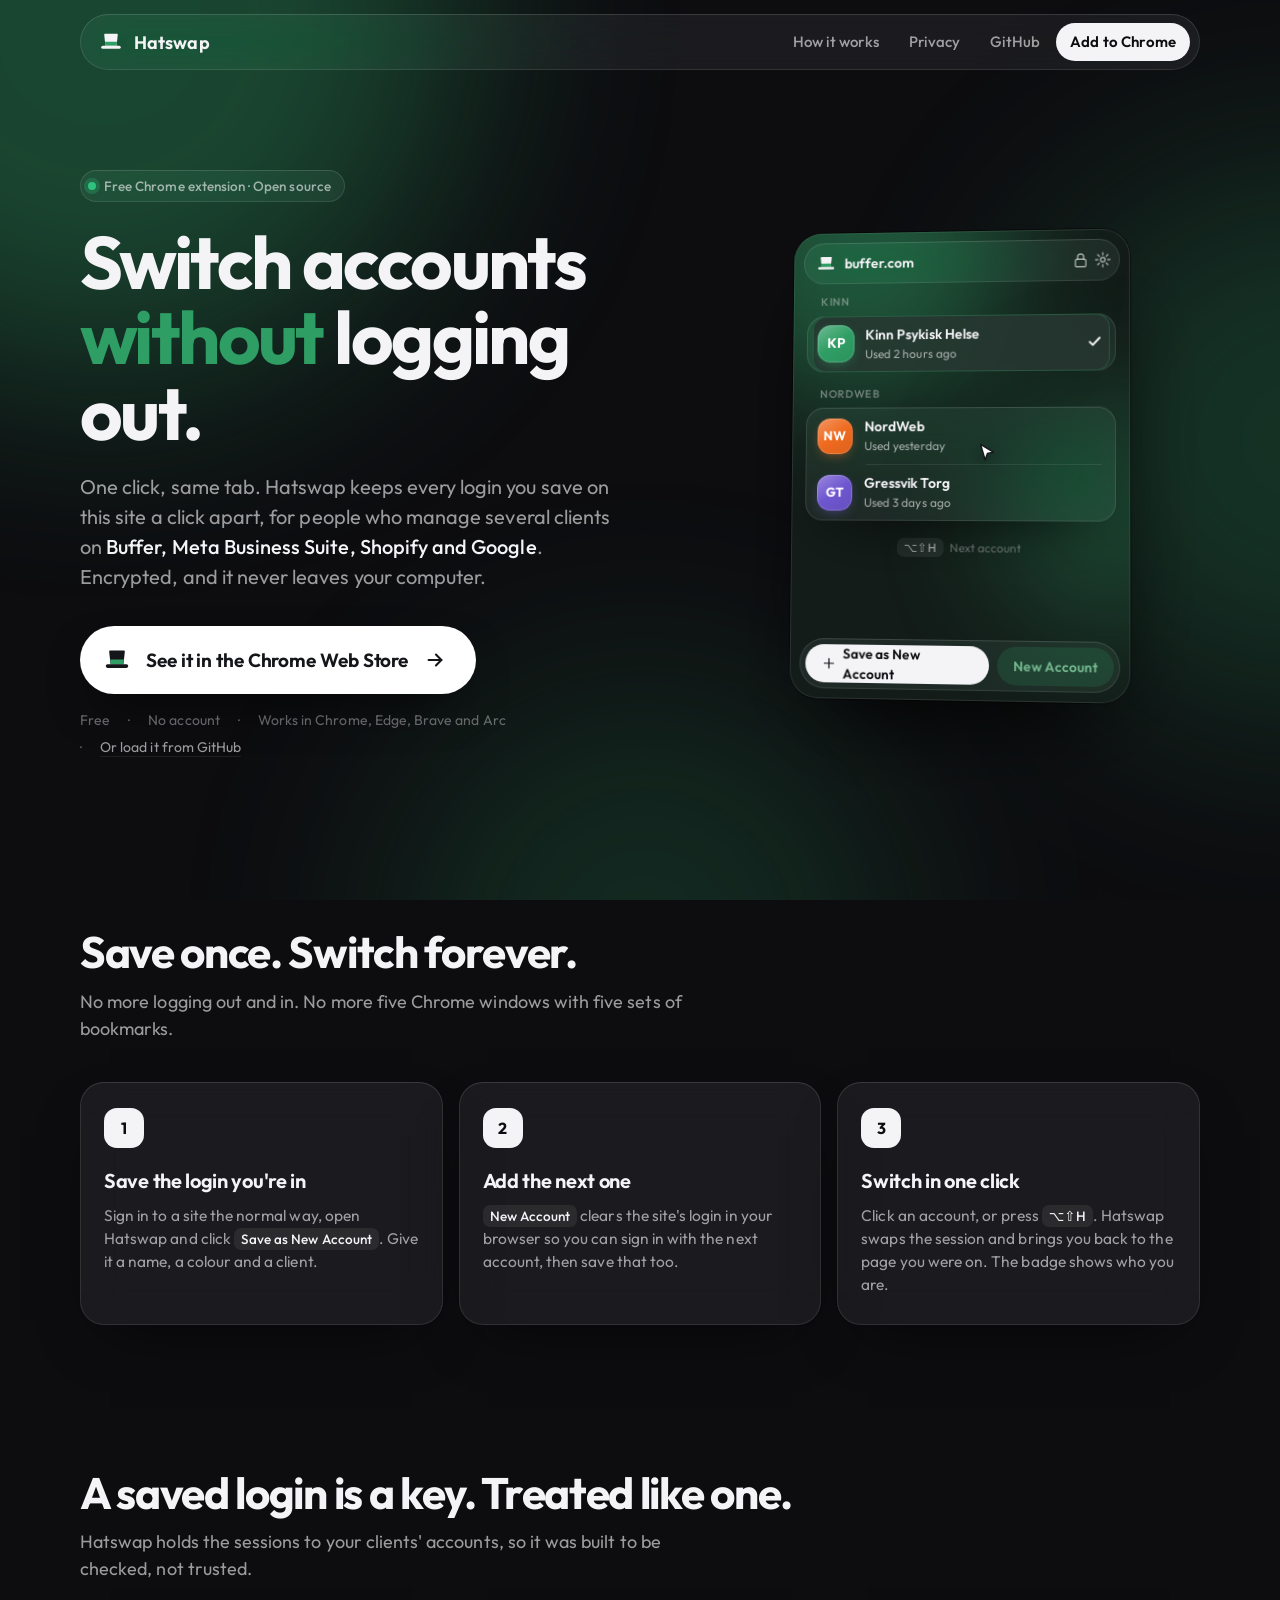
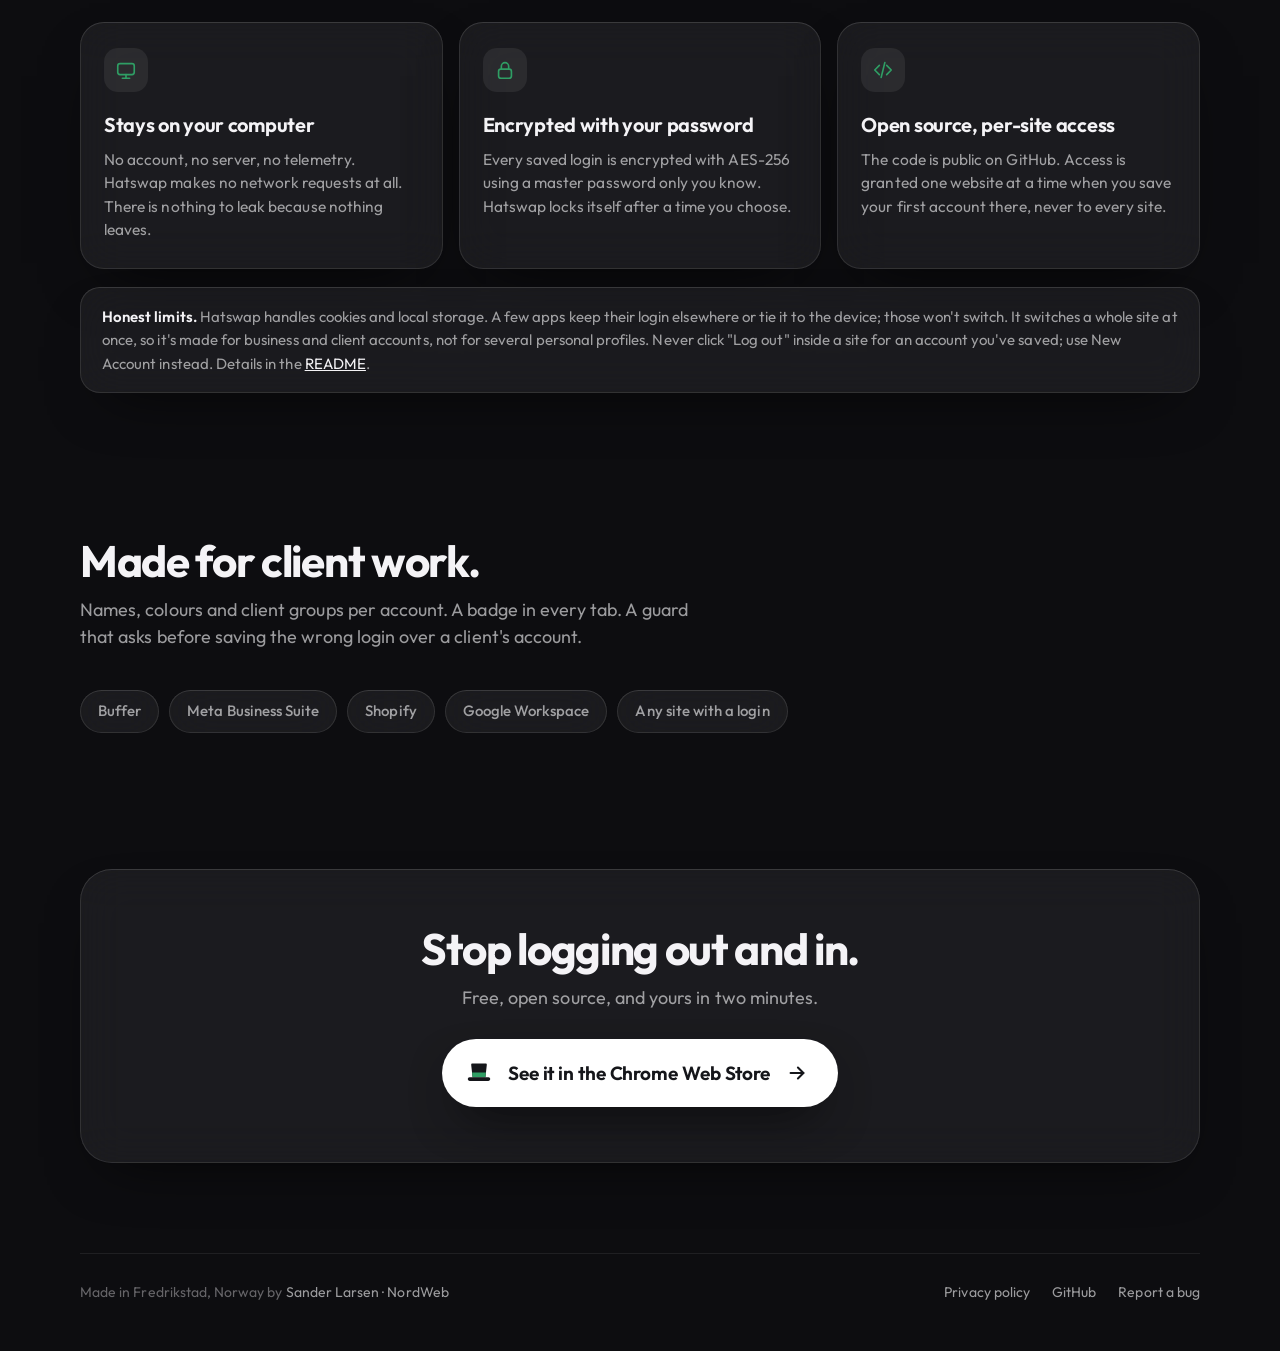
==== site/index.html @ 93315376 "Hatswap 1.5.0: Chrome extension, homepage and tests Manifest V3 account switcher: encrypted local-on" ====
<!doctype html>
<html lang="en">
<head>
  <meta charset="utf-8">
  <meta name="viewport" content="width=device-width, initial-scale=1">
  <title>Hatswap – Switch accounts without logging out</title>
  <meta name="description" content="Hatswap is a free, open-source Chrome extension that switches between your accounts on the same website in one click. Every saved login is encrypted and never leaves your computer.">
  <meta property="og:title" content="Hatswap – Switch accounts without logging out">
  <meta property="og:description" content="One click, same tab. Encrypted, local-only, open source. Free Chrome extension for people who manage several clients.">
  <meta property="og:type" content="website">
  <meta property="og:image" content="icon128.png">
  <meta name="theme-color" content="#0d0d10">
  <link rel="icon" href="icon32.png" sizes="32x32">
  <link rel="apple-touch-icon" href="icon128.png">
  <style>
    @font-face {
      font-family: "Outfit";
      src: url("fonts/outfit.woff2") format("woff2-variations");
      font-weight: 100 900;
      font-display: swap;
    }

    :root {
      --coral: #ff5a3c;
      --wash: var(--coral);
      --bg: #0d0d10;
      --ink: #f4f3f6;
      --ink-2: rgb(244 243 246 / 0.62);
      --ink-3: rgb(244 243 246 / 0.38);
      --glass: rgb(255 255 255 / 0.06);
      --glass-strong: rgb(30 30 36 / 0.8);
      --glass-edge: rgb(255 255 255 / 0.1);
      --hairline: rgb(255 255 255 / 0.08);
      --field: rgb(255 255 255 / 0.07);
      --ok: #2ec27e;
      --font: "Outfit", ui-sans-serif, system-ui, -apple-system, sans-serif;
      --ease-out: cubic-bezier(0.23, 1, 0.32, 1);
      --spring: linear(0, 0.0251, 0.0893, 0.1782, 0.2805, 0.3873, 0.4923, 0.5911, 0.6806, 0.7595, 0.8269, 0.883, 0.9285, 0.9641, 0.9912, 1.0108, 1.0242, 1.0326, 1.037, 1.0384, 1.0376, 1.0352, 1.0318, 1.0279, 1.0238, 1.0197, 1.0159, 1.0125, 1.0094, 1.0068, 1.0046, 1.0028, 1.0015, 1.0004, 0.9996, 0.9991, 0.9988, 0.9986, 0.9985, 0.9986, 1);
      --spring-bouncy: linear(0, 0.0323, 0.1183, 0.2403, 0.3801, 0.5222, 0.6557, 0.7735, 0.8716, 0.9484, 1.0041, 1.0403, 1.0594, 1.0644, 1.0585, 1.0449, 1.0265, 1.006, 0.9856, 0.9671, 0.9517, 0.9402, 0.9329, 0.9298, 0.9304, 0.9343, 0.9407, 0.9489, 0.958, 0.9674, 0.9765, 0.9847, 0.9917, 0.9972, 1.0011, 1.0035, 1.0046, 1.0046, 1.0038, 1.0025, 1);
    }

    * { box-sizing: border-box; }
    html { scroll-behavior: smooth; }
    body {
      margin: 0;
      min-height: 100vh;
      font: 400 17px/1.5 var(--font);
      letter-spacing: 0.003em;
      -webkit-font-smoothing: antialiased;
      background: var(--bg);
      color: var(--ink);
      overflow-x: hidden;
    }
    h1, h2, h3, p { margin: 0; }
    a { color: inherit; }
    .i { width: 20px; height: 20px; flex: none; fill: none; stroke: currentColor; stroke-width: 1.8; stroke-linecap: round; stroke-linejoin: round; }
    :focus-visible { outline: 2.5px solid color-mix(in oklab, var(--wash) 60%, #fff); outline-offset: 3px; }

    /* The wash: the page's colour follows the account that is active in the demo. */
    .wash { position: fixed; inset: 0; z-index: 0; overflow: hidden; pointer-events: none; }
    .blob {
      position: absolute;
      border-radius: 50%;
      background: var(--wash);
      opacity: 0.4;
      filter: blur(110px);
      transition: background-color 1200ms ease;
      animation: drift 32s ease-in-out infinite alternate;
    }
    .blob.a { width: 720px; height: 720px; top: -340px; left: -260px; }
    .blob.b { width: 560px; height: 560px; top: 160px; right: -300px; opacity: 0.26; animation-duration: 38s; animation-delay: -12s; }
    .blob.c { width: 520px; height: 520px; bottom: -300px; left: 30%; opacity: 0.2; animation-duration: 29s; animation-delay: -20s; }
    @keyframes drift { from { transform: translate(0, 0) scale(1); } to { transform: translate(60px, 50px) scale(1.12); } }

    .page { position: relative; z-index: 1; }
    .wrap { width: min(1120px, 100% - 32px); margin: 0 auto; }

    /* Glass */
    .glass {
      background: var(--glass);
      box-shadow: inset 0 0 0 1px var(--glass-edge), 0 1px 0 rgb(255 255 255 / 0.04) inset, 0 24px 60px -30px rgb(0 0 0 / 0.8);
      backdrop-filter: blur(22px) saturate(1.5);
      -webkit-backdrop-filter: blur(22px) saturate(1.5);
    }

    /* Nav */
    .nav { position: sticky; top: 14px; z-index: 5; }
    .nav .bar { display: flex; align-items: center; gap: 20px; height: 56px; padding: 0 10px 0 18px; border-radius: 999px; }
    .brand { display: flex; align-items: center; gap: 10px; font-weight: 650; font-size: 18px; text-decoration: none; letter-spacing: 0.005em; }
    .nav-links { margin-left: auto; display: flex; gap: 2px; }
    .nav-links a { padding: 8px 14px; border-radius: 999px; color: var(--ink-2); text-decoration: none; font-size: 15px; font-weight: 500; transition: background-color 180ms ease, color 180ms ease; }
    .nav-links a:hover { background: var(--field); color: var(--ink); }
    .nav-links a.pill-btn { background: var(--ink); color: var(--bg); font-weight: 600; }
    .nav-links a.pill-btn:hover { background: #fff; }

    /* Hat mark (same drawing as the popup) */
    .mark { --band: var(--coral); display: grid; flex: none; color: var(--ink); }
    .hat { width: 26px; height: 26px; transform-origin: 50% 78%; }
    /* currentColor, so the hat takes its colour from wherever it sits (dark on the white button). */
    .hat-crown, .hat-brim { fill: currentColor; }
    .hat-band { fill: var(--band); transition: fill 400ms ease 120ms; }
    .mark.is-swapping .hat { animation: hat-swap 680ms var(--ease-out); }
    @keyframes hat-swap {
      0% { transform: none; }
      28% { transform: translateY(-5px) rotate(-16deg); }
      58% { transform: translateY(1.5px) rotate(5deg); }
      78% { transform: translateY(-0.5px) rotate(-1.5deg); }
      100% { transform: none; }
    }

    /* Hero */
    .hero { display: grid; grid-template-columns: 1.1fr 0.9fr; gap: 48px; align-items: center; padding: 72px 0 56px; min-height: calc(100vh - 100px); }
    .eyebrow { display: inline-flex; align-items: center; gap: 8px; padding: 6px 14px 6px 8px; border-radius: 999px; font-size: 13.5px; font-weight: 500; color: var(--ink-2); }
    .eyebrow .dot { width: 8px; height: 8px; border-radius: 50%; background: var(--ok); box-shadow: 0 0 0 4px color-mix(in oklab, var(--ok) 25%, transparent); }
    h1 { margin-top: 22px; font-size: clamp(42px, 6.2vw, 74px); line-height: 1.02; font-weight: 700; letter-spacing: -0.035em; }
    h1 em { font-style: normal; color: var(--wash); transition: color 1200ms ease; }
    .lede { margin-top: 22px; max-width: 540px; font-size: clamp(17px, 1.6vw, 20px); line-height: 1.5; color: var(--ink-2); }
    .lede strong { color: var(--ink); font-weight: 500; }

    .cta {
      display: inline-flex;
      align-items: center;
      gap: 14px;
      margin-top: 34px;
      height: 68px;
      padding: 0 30px 0 22px;
      border-radius: 999px;
      background: #fff;
      color: #15161a;
      text-decoration: none;
      font-size: 19px;
      font-weight: 650;
      letter-spacing: -0.005em;
      box-shadow: 0 0 0 0 color-mix(in oklab, var(--wash) 0%, transparent), 0 20px 50px -20px rgb(0 0 0 / 0.9);
      transition: transform 420ms var(--spring), box-shadow 400ms ease;
    }
    .cta .mark { --band: var(--wash); color: #15161a; }
    .cta .hat { width: 30px; height: 30px; }
    .cta .i { width: 22px; height: 22px; margin-left: 2px; stroke-width: 2.2; transition: transform 320ms var(--spring); }
    .cta:hover { transform: translateY(-2px); box-shadow: 0 0 0 6px color-mix(in oklab, var(--wash) 28%, transparent), 0 24px 60px -18px color-mix(in oklab, var(--wash) 60%, #000); }
    .cta:hover .i { transform: translateX(4px); }
    .cta:active { transform: scale(0.97); transition-duration: 60ms; }
    .cta-meta { margin-top: 16px; display: flex; flex-wrap: wrap; gap: 6px 18px; font-size: 14px; color: var(--ink-3); }
    .cta-meta span::before { content: "·"; margin-right: 18px; color: var(--ink-3); }
    .cta-meta span:first-child::before { content: none; margin: 0; }
    .cta-meta a { color: var(--ink-2); text-decoration: none; border-bottom: 1px solid var(--hairline); }
    .cta-meta a:hover { color: var(--ink); }

    /* The demo: a live mock of the popup */
    .demo { display: flex; justify-content: center; perspective: 1400px; }
    .popup {
      position: relative;
      width: 340px;
      height: 470px;
      overflow: hidden;
      border-radius: 28px;
      background: color-mix(in oklab, var(--bg) 88%, var(--wash) 12%);
      box-shadow: inset 0 0 0 1px var(--glass-edge), 0 40px 90px -30px rgb(0 0 0 / 0.95), 0 0 0 1px rgb(0 0 0 / 0.5);
      transform: rotateY(-6deg) rotateX(3deg);
      transition: background-color 1200ms ease, transform 700ms var(--ease-out);
      font-size: 13.5px;
    }
    .demo:hover .popup { transform: none; }
    .popup .blob { filter: blur(60px); }
    .popup .blob.a { width: 300px; height: 300px; top: -130px; left: -80px; opacity: 0.45; }
    .popup .blob.b { width: 240px; height: 240px; bottom: -120px; right: -100px; opacity: 0.3; }
    .popup-ui { position: absolute; inset: 0; display: flex; flex-direction: column; }
    .p-bar { position: absolute; left: 10px; right: 10px; top: 10px; z-index: 2; display: flex; align-items: center; gap: 8px; height: 42px; padding: 0 8px 0 12px; border-radius: 999px; }
    .p-bar .hat { width: 22px; height: 22px; }
    .p-bar .site { font-weight: 600; font-size: 14px; }
    .p-bar .icons { margin-left: auto; display: flex; gap: 4px; color: var(--ink-2); }
    .p-bar .icons .i { width: 18px; height: 18px; }
    .p-body { position: absolute; inset: 62px 0 70px; padding: 0 14px; overflow: hidden; }
    .p-section + .p-section { margin-top: 14px; }
    .p-head { padding: 0 14px 6px; font-size: 11px; font-weight: 600; letter-spacing: 0.06em; text-transform: uppercase; color: var(--ink-3); }
    .p-group { position: relative; list-style: none; margin: 0; padding: 0; border-radius: 18px; overflow: hidden; }
    .p-pill {
      position: absolute; left: 6px; right: 6px; top: 0; z-index: 0; border-radius: 14px;
      background: color-mix(in oklab, var(--wash) 16%, var(--glass-strong));
      box-shadow: inset 0 0 0 1px color-mix(in oklab, var(--wash) 30%, transparent);
      opacity: 0; pointer-events: none;
      transition: transform 560ms var(--spring), height 560ms var(--spring), opacity 200ms ease, background-color 700ms ease;
    }
    .p-row { position: relative; z-index: 1; display: flex; align-items: center; gap: 12px; padding: 9px 12px; }
    .p-row + .p-row::before { content: ""; position: absolute; top: 0; left: 62px; right: 14px; height: 1px; background: var(--hairline); transition: opacity 300ms ease; }
    .p-row.is-active::before, .p-row.is-active + .p-row::before { opacity: 0; }
    .avatar {
      display: grid; place-items: center; width: 36px; height: 36px; flex: none; border-radius: 13px;
      background-color: var(--c);
      background-image: linear-gradient(145deg, rgb(255 255 255 / 0.3), rgb(255 255 255 / 0) 50%, rgb(0 0 0 / 0.08));
      color: #fff; font-size: 13px; font-weight: 700; letter-spacing: 0.03em;
      box-shadow: inset 0 0 0 1px rgb(255 255 255 / 0.18), 0 4px 12px -4px color-mix(in oklab, var(--c) 60%, transparent);
      transition: transform 460ms var(--spring);
    }
    .p-row.is-active .avatar { transform: scale(1.06); }
    .p-text { display: flex; flex-direction: column; min-width: 0; flex: 1; }
    .p-name { font-weight: 600; font-size: 14px; }
    .p-sub { font-size: 12px; color: var(--ink-2); white-space: nowrap; overflow: hidden; text-overflow: ellipsis; }
    .p-check { width: 18px; height: 18px; stroke-width: 2.6; opacity: 0; transform: scale(0.4) rotate(-20deg); transition: opacity 140ms ease, transform 520ms var(--spring-bouncy); }
    .p-row.is-active .p-check { opacity: 1; transform: none; }
    .p-hint { margin-top: 18px; text-align: center; font-size: 12px; color: var(--ink-3); }
    .p-hint kbd { margin-right: 6px; padding: 2px 7px; border-radius: 7px; background: var(--field); color: var(--ink-2); font: 500 12px/1.5 var(--font); }
    .p-tool { position: absolute; left: 10px; right: 10px; bottom: 10px; z-index: 2; display: flex; gap: 8px; padding: 6px; border-radius: 999px; }
    .p-btn { display: inline-flex; align-items: center; justify-content: center; gap: 6px; height: 38px; padding: 0 16px; border-radius: 999px; font-size: 13.5px; font-weight: 600; }
    .p-btn.filled { flex: 1; background: var(--ink); color: var(--bg); }
    .p-btn.tinted { background: color-mix(in oklab, var(--wash) 18%, transparent); color: color-mix(in oklab, var(--wash) 70%, var(--ink)); transition: background-color 700ms ease, color 700ms ease; }
    .p-btn .i { width: 16px; height: 16px; }
    .cursor {
      position: absolute; z-index: 3; width: 22px; height: 22px; pointer-events: none;
      filter: drop-shadow(0 4px 8px rgb(0 0 0 / 0.5));
      transition: transform 900ms var(--ease-out), opacity 300ms ease;
      opacity: 0;
    }
    .cursor svg { width: 22px; height: 22px; }
    .cursor.is-pressing svg { transform: scale(0.85); }
    .cursor svg { transition: transform 120ms ease; }

    /* Sections */
    section.block { padding: 72px 0; }
    .section-title { font-size: clamp(30px, 3.6vw, 44px); font-weight: 700; letter-spacing: -0.03em; line-height: 1.08; }
    .section-lede { margin-top: 12px; max-width: 620px; font-size: 18px; color: var(--ink-2); }
    .steps { margin-top: 40px; display: grid; grid-template-columns: repeat(3, 1fr); gap: 16px; }
    .step { padding: 26px 24px 28px; border-radius: 24px; }
    .step .n { display: grid; place-items: center; width: 40px; height: 40px; border-radius: 13px; background: var(--ink); color: var(--bg); font-weight: 700; font-size: 16px; }
    .step h3 { margin-top: 18px; font-size: 20px; font-weight: 650; letter-spacing: -0.015em; }
    .step p { margin-top: 8px; color: var(--ink-2); font-size: 15.5px; line-height: 1.5; }
    .step code { padding: 2px 7px; border-radius: 7px; background: var(--field); color: var(--ink); font: 500 13.5px/1.5 var(--font); white-space: nowrap; }

    .cards { margin-top: 40px; display: grid; grid-template-columns: repeat(3, 1fr); gap: 16px; }
    .card { padding: 26px 24px 28px; border-radius: 24px; }
    .card .icon { display: grid; place-items: center; width: 44px; height: 44px; border-radius: 14px; background: var(--field); color: var(--wash); transition: color 1200ms ease; }
    .card .icon .i { width: 22px; height: 22px; }
    .card h3 { margin-top: 18px; font-size: 20px; font-weight: 650; letter-spacing: -0.015em; }
    .card p { margin-top: 8px; color: var(--ink-2); font-size: 15.5px; line-height: 1.5; }
    .honest { margin-top: 18px; padding: 18px 22px; border-radius: 20px; font-size: 15px; color: var(--ink-2); line-height: 1.55; }
    .honest strong { color: var(--ink); font-weight: 600; }
    .honest a { color: var(--ink); }

    .works { margin-top: 40px; display: flex; flex-wrap: wrap; gap: 10px; }
    .works span { padding: 10px 18px; border-radius: 999px; font-size: 15px; font-weight: 500; color: var(--ink-2); }

    .band { padding: 64px 0 90px; }
    .band .inner { padding: 56px 32px; border-radius: 32px; text-align: center; }
    .band h2 { font-size: clamp(30px, 3.6vw, 44px); font-weight: 700; letter-spacing: -0.03em; line-height: 1.08; }
    .band p { margin-top: 12px; color: var(--ink-2); font-size: 18px; }
    .band .cta { margin-top: 28px; }

    footer { padding: 0 0 48px; }
    footer .row { display: flex; flex-wrap: wrap; align-items: center; gap: 8px 22px; padding-top: 28px; border-top: 1px solid var(--hairline); font-size: 14px; color: var(--ink-3); }
    footer a { color: var(--ink-2); text-decoration: none; }
    footer a:hover { color: var(--ink); }
    footer .spacer { flex: 1; }

    @media (max-width: 900px) {
      .hero { grid-template-columns: 1fr; gap: 40px; padding: 48px 0 40px; min-height: 0; text-align: center; }
      .lede { margin-left: auto; margin-right: auto; }
      .cta-meta { justify-content: center; gap: 8px; }
      .cta-meta span::before { content: none; margin: 0; }
      .cta-meta span { padding: 6px 12px; border-radius: 999px; background: var(--field); }
      .steps, .cards { grid-template-columns: 1fr; }
      .popup { transform: none; }
      .nav-links a:not(.pill-btn) { display: none; }
    }
    @media (max-width: 420px) {
      .popup { width: 100%; max-width: 340px; }
      .cta { height: 60px; padding: 0 22px 0 18px; font-size: 17px; gap: 10px; }
      .cta .hat { width: 26px; height: 26px; }
    }
    @media (prefers-reduced-motion: reduce) {
      *, *::before, *::after { transition-duration: 1ms !important; animation-duration: 1ms !important; }
      .blob { animation: none; }
      html { scroll-behavior: auto; }
    }
  </style>
</head>
<body>
  <div class="wash" aria-hidden="true"><span class="blob a"></span><span class="blob b"></span><span class="blob c"></span></div>

  <svg width="0" height="0" style="position:absolute" aria-hidden="true">
    <symbol id="hat-symbol" viewBox="0 0 28 28">
      <path class="hat-crown" d="M7.6 5.2h12.8a.9.9 0 0 1 .9 1L20 18H8L6.7 6.2a.9.9 0 0 1 .9-1z"/>
      <path class="hat-band" d="M7.56 13.6h12.88L20 18H8z"/>
      <rect class="hat-brim" x="3.5" y="18" width="21" height="3.4" rx="1.7"/>
    </symbol>
    <symbol id="check" viewBox="0 0 24 24"><path d="m5.5 12.5 4 4L18.5 7"/></symbol>
  </svg>

  <div class="page">
    <header class="nav">
      <div class="wrap">
        <div class="bar glass">
          <a class="brand" href="#top" aria-label="Hatswap">
            <span class="mark" id="nav-mark"><svg class="hat" aria-hidden="true"><use href="#hat-symbol"/></svg></span>
            Hatswap
          </a>
          <nav class="nav-links" aria-label="Site">
            <a href="#how">How it works</a>
            <a href="#privacy">Privacy</a>
            <a href="https://github.com/bogoza65/hatswap" rel="noopener">GitHub</a>
            <a class="pill-btn" href="https://chromewebstore.google.com/search/hatswap" rel="noopener">Add to Chrome</a>
          </nav>
        </div>
      </div>
    </header>

    <main class="wrap" id="top">
      <section class="hero">
        <div class="hero-text">
          <span class="eyebrow glass"><span class="dot" aria-hidden="true"></span>Free Chrome extension · Open source</span>
          <h1>Switch accounts <em>without</em> logging out.</h1>
          <p class="lede">One click, same tab. Hatswap keeps every login you save on this site a click apart, for people who manage several clients on <strong>Buffer, Meta Business Suite, Shopify and Google</strong>. Encrypted, and it never leaves your computer.</p>
          <!-- Replace the href with the store detail URL once the listing is live. -->
          <a class="cta" id="cta" href="https://chromewebstore.google.com/search/hatswap" rel="noopener">
            <span class="mark"><svg class="hat" aria-hidden="true"><use href="#hat-symbol"/></svg></span>
            See it in the Chrome Web Store
            <svg class="i" viewBox="0 0 24 24" aria-hidden="true"><path d="M5 12h14"/><path d="m13 6 6 6-6 6"/></svg>
          </a>
          <p class="cta-meta">
            <span>Free</span>
            <span>No account</span>
            <span>Works in Chrome, Edge, Brave and Arc</span>
            <span><a href="https://github.com/bogoza65/hatswap/releases" rel="noopener">Or load it from GitHub</a></span>
          </p>
        </div>

        <div class="demo" aria-label="Animated demo of the Hatswap popup switching between three accounts">
          <div class="popup" id="popup">
            <span class="blob a" aria-hidden="true"></span><span class="blob b" aria-hidden="true"></span>
            <div class="popup-ui">
              <div class="p-bar glass">
                <span class="mark" id="popup-mark"><svg class="hat" aria-hidden="true"><use href="#hat-symbol"/></svg></span>
                <span class="site">buffer.com</span>
                <span class="icons" aria-hidden="true">
                  <svg class="i" viewBox="0 0 24 24"><rect x="5" y="11" width="14" height="10" rx="2.5"/><path d="M8 11V8a4 4 0 0 1 8 0v3"/></svg>
                  <svg class="i" viewBox="0 0 24 24"><circle cx="12" cy="12" r="3"/><path d="M12 2.5v3M12 18.5v3M2.5 12h3M18.5 12h3M5.3 5.3l2.1 2.1M16.6 16.6l2.1 2.1M5.3 18.7l2.1-2.1M16.6 7.4l2.1-2.1"/></svg>
                </span>
              </div>
              <div class="p-body" id="p-body">
                <div class="p-section">
                  <div class="p-head">Kinn</div>
                  <ul class="p-group glass"><li class="p-pill" aria-hidden="true"></li>
                    <li class="p-row" data-color="#2F9E64" data-name="Kinn Psykisk Helse"><span class="avatar" style="--c:#2F9E64">KP</span><span class="p-text"><span class="p-name">Kinn Psykisk Helse</span><span class="p-sub">Used 2 hours ago</span></span><svg class="i p-check" aria-hidden="true"><use href="#check"/></svg></li>
                  </ul>
                </div>
                <div class="p-section">
                  <div class="p-head">NordWeb</div>
                  <ul class="p-group glass"><li class="p-pill" aria-hidden="true"></li>
                    <li class="p-row" data-color="#EF6A1F" data-name="NordWeb"><span class="avatar" style="--c:#EF6A1F">NW</span><span class="p-text"><span class="p-name">NordWeb</span><span class="p-sub">Used yesterday</span></span><svg class="i p-check" aria-hidden="true"><use href="#check"/></svg></li>
                    <li class="p-row" data-color="#6E56CF" data-name="Gressvik Torg"><span class="avatar" style="--c:#6E56CF">GT</span><span class="p-text"><span class="p-name">Gressvik Torg</span><span class="p-sub">Used 3 days ago</span></span><svg class="i p-check" aria-hidden="true"><use href="#check"/></svg></li>
                  </ul>
                </div>
                <p class="p-hint"><kbd>⌥⇧H</kbd>Next account</p>
              </div>
              <div class="p-tool glass">
                <span class="p-btn filled"><svg class="i" viewBox="0 0 24 24" aria-hidden="true"><path d="M12 5v14M5 12h14"/></svg>Save as New Account</span>
                <span class="p-btn tinted">New Account</span>
              </div>
              <div class="cursor" id="cursor" aria-hidden="true">
                <svg viewBox="0 0 24 24"><path d="M5 3l14 8.5-6.5 1.5L10 20z" fill="#fff" stroke="#15161a" stroke-width="1.6" stroke-linejoin="round"/></svg>
              </div>
            </div>
          </div>
        </div>
      </section>

      <section class="block" id="how">
        <h2 class="section-title">Save once. Switch forever.</h2>
        <p class="section-lede">No more logging out and in. No more five Chrome windows with five sets of bookmarks.</p>
        <div class="steps">
          <div class="step glass">
            <span class="n">1</span>
            <h3>Save the login you're in</h3>
            <p>Sign in to a site the normal way, open Hatswap and click <code>Save as New Account</code>. Give it a name, a colour and a client.</p>
          </div>
          <div class="step glass">
            <span class="n">2</span>
            <h3>Add the next one</h3>
            <p><code>New Account</code> clears the site's login in your browser so you can sign in with the next account, then save that too.</p>
          </div>
          <div class="step glass">
            <span class="n">3</span>
            <h3>Switch in one click</h3>
            <p>Click an account, or press <code>⌥⇧H</code>. Hatswap swaps the session and brings you back to the page you were on. The badge shows who you are.</p>
          </div>
        </div>
      </section>

      <section class="block" id="privacy">
        <h2 class="section-title">A saved login is a key. Treated like one.</h2>
        <p class="section-lede">Hatswap holds the sessions to your clients' accounts, so it was built to be checked, not trusted.</p>
        <div class="cards">
          <div class="card glass">
            <span class="icon"><svg class="i" viewBox="0 0 24 24" aria-hidden="true"><rect x="3" y="5" width="18" height="12" rx="2.5"/><path d="M8 21h8M12 17v4"/></svg></span>
            <h3>Stays on your computer</h3>
            <p>No account, no server, no telemetry. Hatswap makes no network requests at all. There is nothing to leak because nothing leaves.</p>
          </div>
          <div class="card glass">
            <span class="icon"><svg class="i" viewBox="0 0 24 24" aria-hidden="true"><rect x="5" y="11" width="14" height="10" rx="2.5"/><path d="M8 11V8a4 4 0 0 1 8 0v3"/></svg></span>
            <h3>Encrypted with your password</h3>
            <p>Every saved login is encrypted with AES-256 using a master password only you know. Hatswap locks itself after a time you choose.</p>
          </div>
          <div class="card glass">
            <span class="icon"><svg class="i" viewBox="0 0 24 24" aria-hidden="true"><path d="m8 7-5 5 5 5M16 7l5 5-5 5M14 4l-4 16"/></svg></span>
            <h3>Open source, per-site access</h3>
            <p>The code is public on GitHub. Access is granted one website at a time when you save your first account there, never to every site.</p>
          </div>
        </div>
        <div class="honest glass">
          <strong>Honest limits.</strong> Hatswap handles cookies and local storage. A few apps keep their login elsewhere or tie it to the device; those won't switch. It switches a whole site at once, so it's made for business and client accounts, not for several personal profiles. Never click "Log out" inside a site for an account you've saved; use New Account instead. Details in the <a href="https://github.com/bogoza65/hatswap#known-limitations" rel="noopener">README</a>.
        </div>
      </section>

      <section class="block" id="works">
        <h2 class="section-title">Made for client work.</h2>
        <p class="section-lede">Names, colours and client groups per account. A badge in every tab. A guard that asks before saving the wrong login over a client's account.</p>
        <div class="works" aria-label="Works with">
          <span class="glass">Buffer</span><span class="glass">Meta Business Suite</span><span class="glass">Shopify</span><span class="glass">Google Workspace</span><span class="glass">Any site with a login</span>
        </div>
      </section>

      <section class="band">
        <div class="inner glass">
          <h2>Stop logging out and in.</h2>
          <p>Free, open source, and yours in two minutes.</p>
          <a class="cta" href="https://chromewebstore.google.com/search/hatswap" rel="noopener">
            <span class="mark"><svg class="hat" aria-hidden="true"><use href="#hat-symbol"/></svg></span>
            See it in the Chrome Web Store
            <svg class="i" viewBox="0 0 24 24" aria-hidden="true"><path d="M5 12h14"/><path d="m13 6 6 6-6 6"/></svg>
          </a>
        </div>
      </section>

      <footer>
        <div class="row">
          <span>Made in Fredrikstad, Norway by <a href="https://nordweb.io" rel="noopener">Sander Larsen · NordWeb</a></span>
          <span class="spacer"></span>
          <a href="privacy.html">Privacy policy</a>
          <a href="https://github.com/bogoza65/hatswap" rel="noopener">GitHub</a>
          <a href="https://github.com/bogoza65/hatswap/issues" rel="noopener">Report a bug</a>
        </div>
      </footer>
    </main>
  </div>

  <script>
    // The demo cycles through the saved accounts on its own: the cursor moves to a
    // row, clicks, the pill flows there, the check pops in, and the whole page's
    // wash takes that account's colour. Hover to pause and look around.
    (() => {
      const reduced = matchMedia('(prefers-reduced-motion: reduce)').matches;
      const rows = [...document.querySelectorAll('.p-row')];
      const cursor = document.getElementById('cursor');
      const popup = document.getElementById('popup');
      const marks = [document.getElementById('nav-mark'), document.getElementById('popup-mark'), ...document.querySelectorAll('.cta .mark')];
      let index = 0;
      let paused = false;

      function setWash(color) {
        document.documentElement.style.setProperty('--wash', color);
        for (const mark of marks) {
          mark.style.setProperty('--band', color);
          if (reduced || mark.closest('.cta')) continue;
          mark.classList.remove('is-swapping');
          void mark.offsetWidth;
          mark.classList.add('is-swapping');
        }
      }

      function placePill(row, animate) {
        for (const pill of document.querySelectorAll('.p-pill')) {
          const mine = pill.parentElement === row.parentElement;
          pill.style.transition = animate ? '' : 'none';
          if (mine) {
            pill.style.height = `${row.offsetHeight}px`;
            pill.style.transform = `translateY(${row.offsetTop}px)`;
          }
          pill.style.opacity = mine ? '1' : '0';
          if (!animate) pill.getBoundingClientRect();
        }
      }

      function activate(i, animate) {
        const row = rows[i];
        rows.forEach((r, j) => r.classList.toggle('is-active', j === i));
        placePill(row, animate);
        setWash(row.dataset.color);
      }

      function moveCursorTo(row) {
        const box = popup.getBoundingClientRect();
        const r = row.getBoundingClientRect();
        cursor.style.transform = `translate(${r.left - box.left + r.width * 0.55}px, ${r.top - box.top + r.height * 0.6}px)`;
      }

      activate(0, false);
      if (reduced) return;

      const sleep = (ms) => new Promise((resolve) => setTimeout(resolve, ms));
      popup.addEventListener('mouseenter', () => { paused = true; });
      popup.addEventListener('mouseleave', () => { paused = false; });

      (async () => {
        await sleep(1400);
        cursor.style.opacity = '1';
        for (;;) {
          while (paused) await sleep(200);
          const next = (index + 1) % rows.length;
          moveCursorTo(rows[next]);
          await sleep(950);
          cursor.classList.add('is-pressing');
          await sleep(110);
          cursor.classList.remove('is-pressing');
          index = next;
          activate(index, true);
          await sleep(2600);
        }
      })();

      // Keep the pill aligned once the font has loaded and on resize.
      document.fonts.ready.then(() => activate(index, false));
      addEventListener('resize', () => activate(index, false));
    })();
  </script>
</body>
</html>
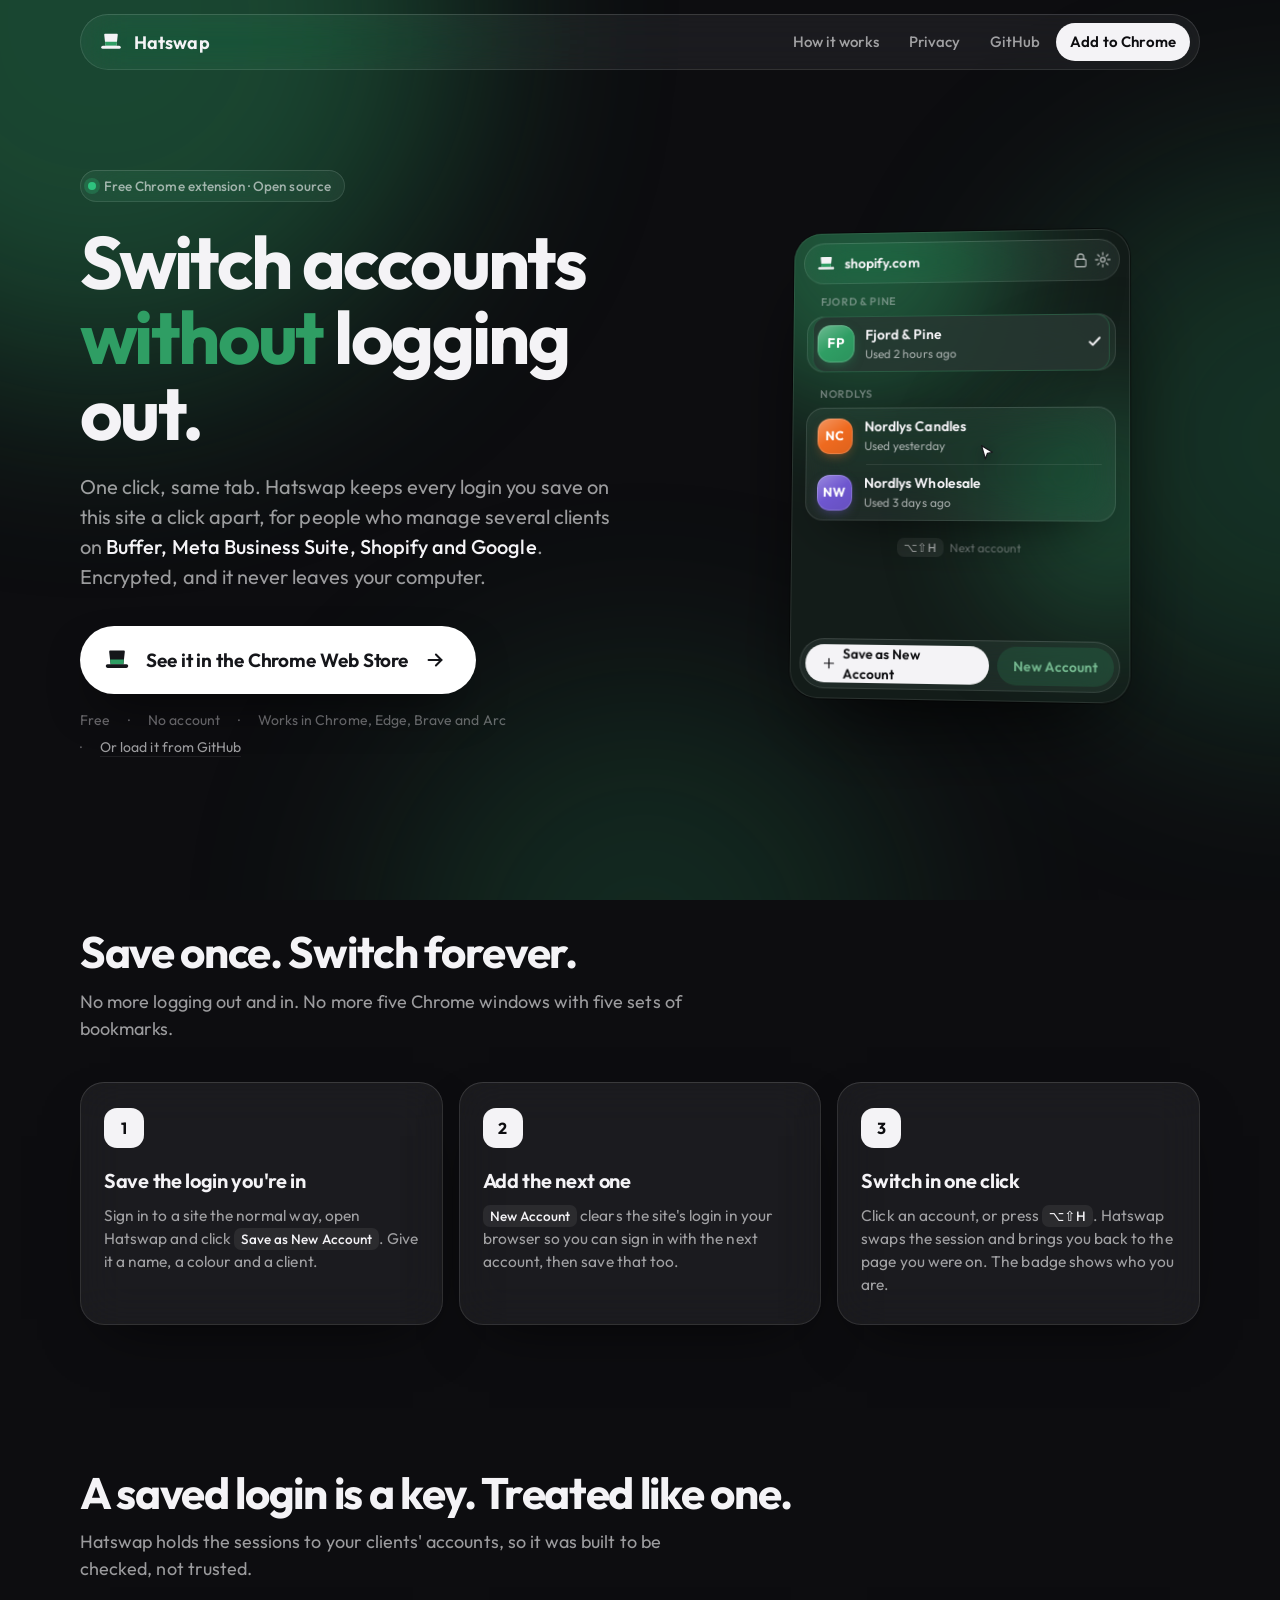
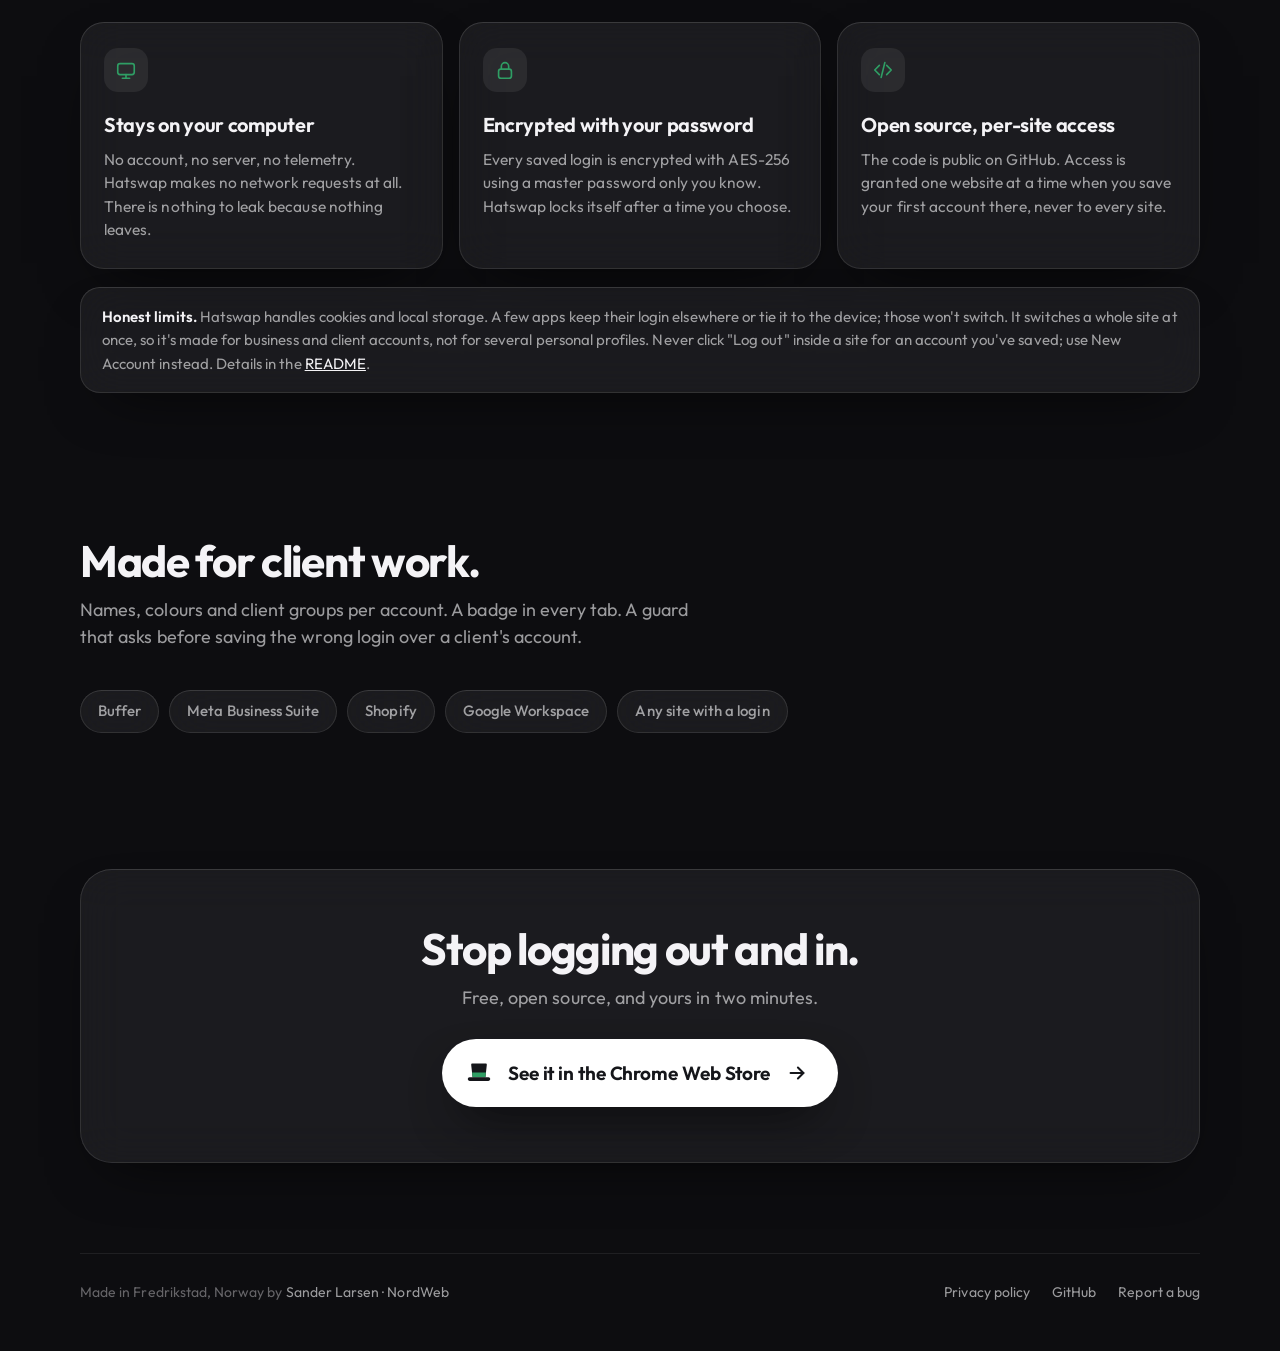
==== commit a1ff454a: "Store listing assets; fictional Shopify demo data everywhere public Adds store/ with five 1280×800 s" ====
--- a/site/index.html
+++ b/site/index.html
@@ -329,7 +329,7 @@
             <div class="popup-ui">
               <div class="p-bar glass">
                 <span class="mark" id="popup-mark"><svg class="hat" aria-hidden="true"><use href="#hat-symbol"/></svg></span>
-                <span class="site">buffer.com</span>
+                <span class="site">shopify.com</span>
                 <span class="icons" aria-hidden="true">
                   <svg class="i" viewBox="0 0 24 24"><rect x="5" y="11" width="14" height="10" rx="2.5"/><path d="M8 11V8a4 4 0 0 1 8 0v3"/></svg>
                   <svg class="i" viewBox="0 0 24 24"><circle cx="12" cy="12" r="3"/><path d="M12 2.5v3M12 18.5v3M2.5 12h3M18.5 12h3M5.3 5.3l2.1 2.1M16.6 16.6l2.1 2.1M5.3 18.7l2.1-2.1M16.6 7.4l2.1-2.1"/></svg>
@@ -337,16 +337,16 @@
               </div>
               <div class="p-body" id="p-body">
                 <div class="p-section">
-                  <div class="p-head">Kinn</div>
+                  <div class="p-head">Fjord &amp; Pine</div>
                   <ul class="p-group glass"><li class="p-pill" aria-hidden="true"></li>
-                    <li class="p-row" data-color="#2F9E64" data-name="Kinn Psykisk Helse"><span class="avatar" style="--c:#2F9E64">KP</span><span class="p-text"><span class="p-name">Kinn Psykisk Helse</span><span class="p-sub">Used 2 hours ago</span></span><svg class="i p-check" aria-hidden="true"><use href="#check"/></svg></li>
+                    <li class="p-row" data-color="#2F9E64" data-name="Fjord &amp; Pine"><span class="avatar" style="--c:#2F9E64">FP</span><span class="p-text"><span class="p-name">Fjord &amp; Pine</span><span class="p-sub">Used 2 hours ago</span></span><svg class="i p-check" aria-hidden="true"><use href="#check"/></svg></li>
                   </ul>
                 </div>
                 <div class="p-section">
-                  <div class="p-head">NordWeb</div>
+                  <div class="p-head">Nordlys</div>
                   <ul class="p-group glass"><li class="p-pill" aria-hidden="true"></li>
-                    <li class="p-row" data-color="#EF6A1F" data-name="NordWeb"><span class="avatar" style="--c:#EF6A1F">NW</span><span class="p-text"><span class="p-name">NordWeb</span><span class="p-sub">Used yesterday</span></span><svg class="i p-check" aria-hidden="true"><use href="#check"/></svg></li>
-                    <li class="p-row" data-color="#6E56CF" data-name="Gressvik Torg"><span class="avatar" style="--c:#6E56CF">GT</span><span class="p-text"><span class="p-name">Gressvik Torg</span><span class="p-sub">Used 3 days ago</span></span><svg class="i p-check" aria-hidden="true"><use href="#check"/></svg></li>
+                    <li class="p-row" data-color="#EF6A1F" data-name="Nordlys Candles"><span class="avatar" style="--c:#EF6A1F">NC</span><span class="p-text"><span class="p-name">Nordlys Candles</span><span class="p-sub">Used yesterday</span></span><svg class="i p-check" aria-hidden="true"><use href="#check"/></svg></li>
+                    <li class="p-row" data-color="#6E56CF" data-name="Nordlys Wholesale"><span class="avatar" style="--c:#6E56CF">NW</span><span class="p-text"><span class="p-name">Nordlys Wholesale</span><span class="p-sub">Used 3 days ago</span></span><svg class="i p-check" aria-hidden="true"><use href="#check"/></svg></li>
                   </ul>
                 </div>
                 <p class="p-hint"><kbd>⌥⇧H</kbd>Next account</p>
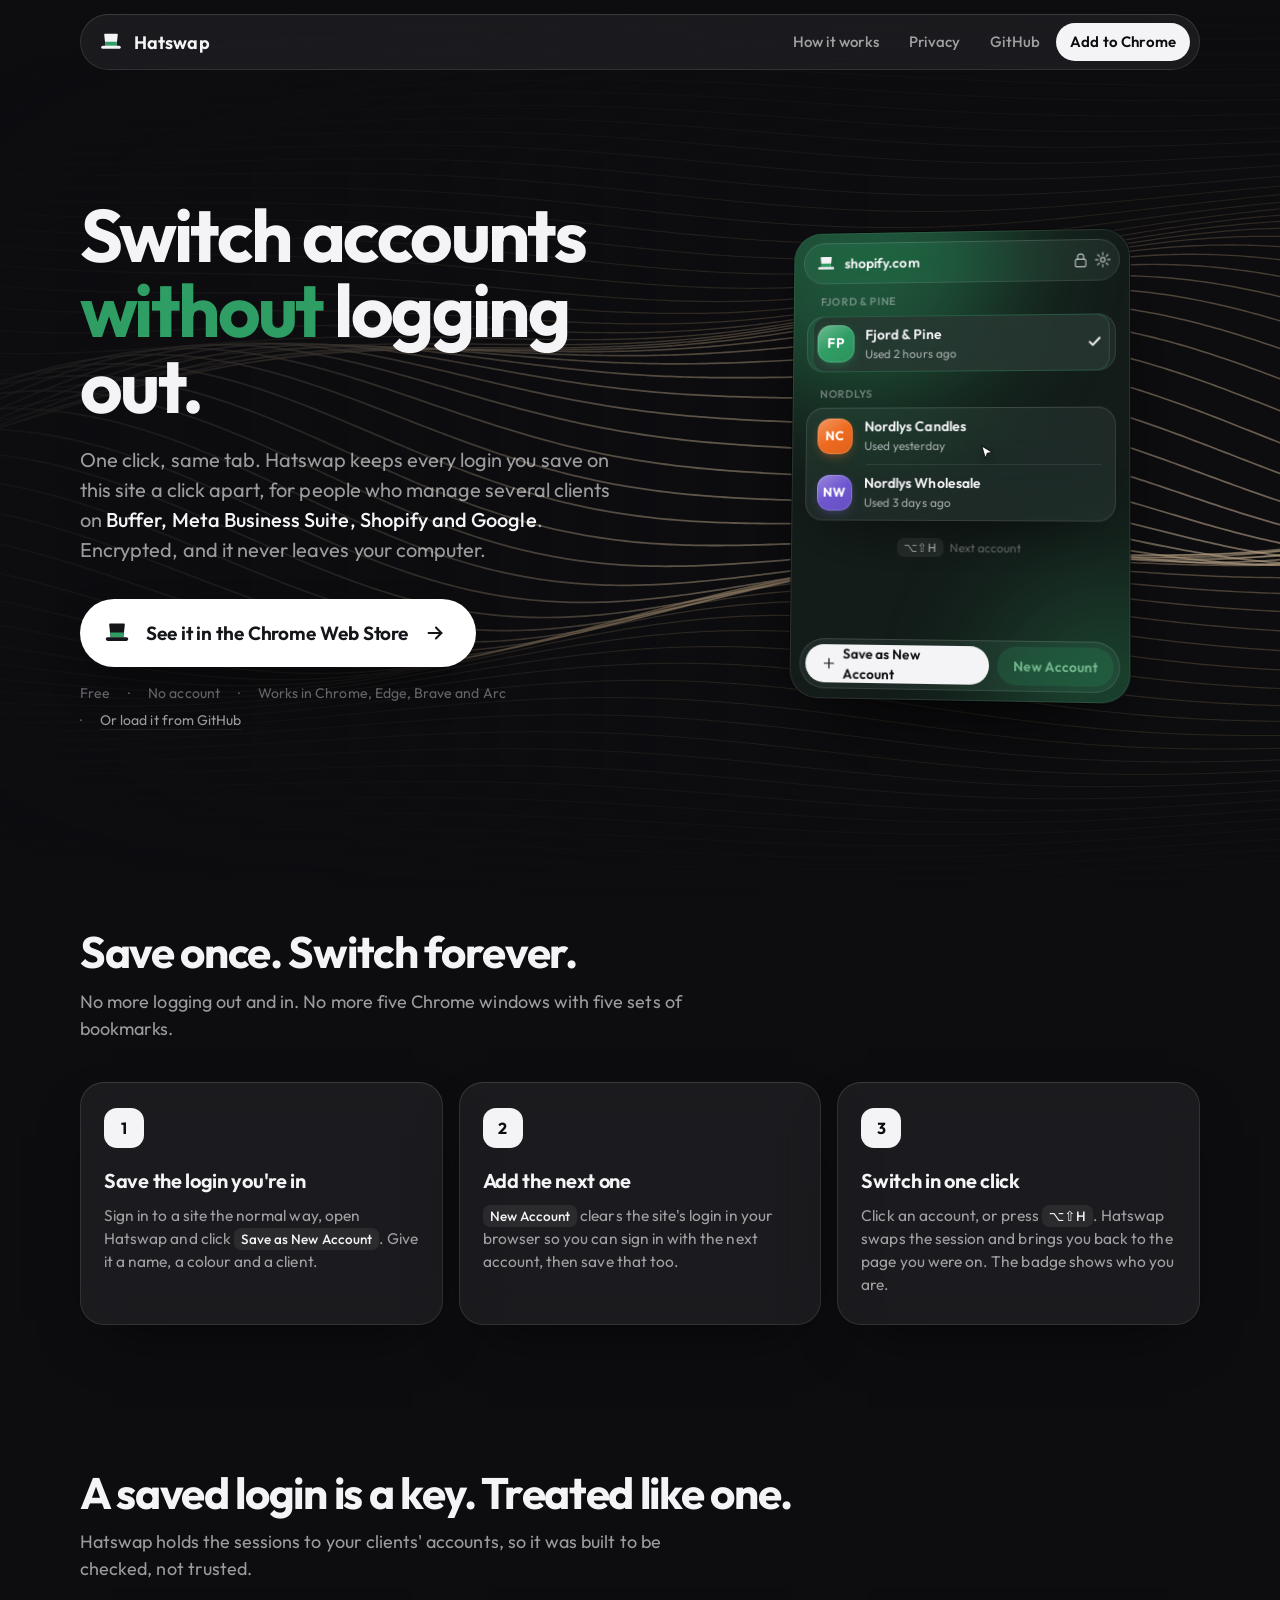
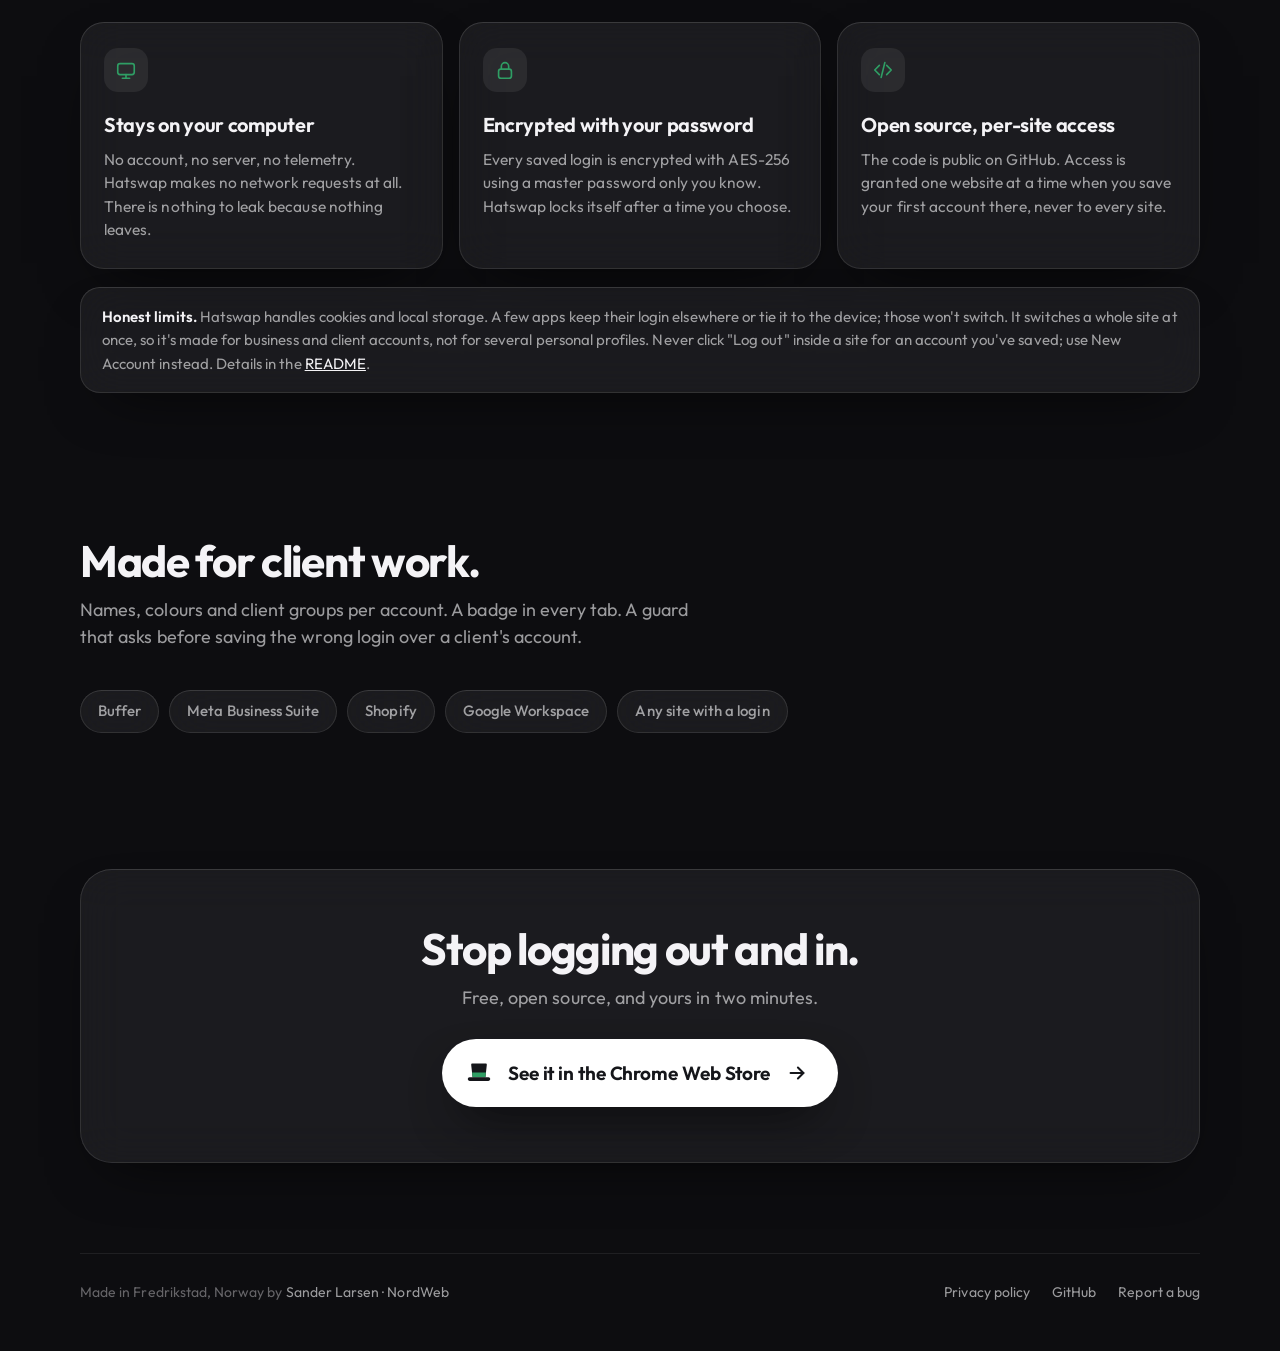
==== commit ab0ad728: "Homepage: wave field instead of the blob wash; drop the eyebrow pill A canvas draws ~60 flowing line" ====
--- a/site/index.html
+++ b/site/index.html
@@ -56,21 +56,26 @@
     .i { width: 20px; height: 20px; flex: none; fill: none; stroke: currentColor; stroke-width: 1.8; stroke-linecap: round; stroke-linejoin: round; }
     :focus-visible { outline: 2.5px solid color-mix(in oklab, var(--wash) 60%, #fff); outline-offset: 3px; }
 
-    /* The wash: the page's colour follows the account that is active in the demo. */
-    .wash { position: fixed; inset: 0; z-index: 0; overflow: hidden; pointer-events: none; }
+    /* The waves: a crisp field of flowing lines drawn at device resolution, in the
+       colour of the account that is active in the demo. A mask keeps the text side calm. */
+    .waves { position: fixed; inset: 0; z-index: 0; width: 100%; height: 100%; pointer-events: none; }
+    .waves-mask {
+      position: fixed; inset: 0; z-index: 0; pointer-events: none;
+      background:
+        linear-gradient(90deg, rgb(13 13 16 / 0.92) 0%, rgb(13 13 16 / 0.72) 26%, rgb(13 13 16 / 0.25) 50%, transparent 68%),
+        linear-gradient(180deg, var(--bg) 0%, transparent 18%, transparent 86%, var(--bg) 100%);
+    }
+    /* The demo popup keeps its own soft blobs, like the real popup. */
     .blob {
       position: absolute;
       border-radius: 50%;
       background: var(--wash);
       opacity: 0.4;
-      filter: blur(110px);
+      filter: blur(60px);
       transition: background-color 1200ms ease;
       animation: drift 32s ease-in-out infinite alternate;
     }
-    .blob.a { width: 720px; height: 720px; top: -340px; left: -260px; }
-    .blob.b { width: 560px; height: 560px; top: 160px; right: -300px; opacity: 0.26; animation-duration: 38s; animation-delay: -12s; }
-    .blob.c { width: 520px; height: 520px; bottom: -300px; left: 30%; opacity: 0.2; animation-duration: 29s; animation-delay: -20s; }
-    @keyframes drift { from { transform: translate(0, 0) scale(1); } to { transform: translate(60px, 50px) scale(1.12); } }
+    @keyframes drift { from { transform: translate(0, 0) scale(1); } to { transform: translate(24px, 18px) scale(1.1); } }
 
     .page { position: relative; z-index: 1; }
     .wrap { width: min(1120px, 100% - 32px); margin: 0 auto; }
@@ -110,9 +115,7 @@
 
     /* Hero */
     .hero { display: grid; grid-template-columns: 1.1fr 0.9fr; gap: 48px; align-items: center; padding: 72px 0 56px; min-height: calc(100vh - 100px); }
-    .eyebrow { display: inline-flex; align-items: center; gap: 8px; padding: 6px 14px 6px 8px; border-radius: 999px; font-size: 13.5px; font-weight: 500; color: var(--ink-2); }
-    .eyebrow .dot { width: 8px; height: 8px; border-radius: 50%; background: var(--ok); box-shadow: 0 0 0 4px color-mix(in oklab, var(--ok) 25%, transparent); }
-    h1 { margin-top: 22px; font-size: clamp(42px, 6.2vw, 74px); line-height: 1.02; font-weight: 700; letter-spacing: -0.035em; }
+    h1 { margin-top: 0; font-size: clamp(42px, 6.2vw, 74px); line-height: 1.02; font-weight: 700; letter-spacing: -0.035em; }
     h1 em { font-style: normal; color: var(--wash); transition: color 1200ms ease; }
     .lede { margin-top: 22px; max-width: 540px; font-size: clamp(17px, 1.6vw, 20px); line-height: 1.5; color: var(--ink-2); }
     .lede strong { color: var(--ink); font-weight: 500; }
@@ -161,7 +164,6 @@
       font-size: 13.5px;
     }
     .demo:hover .popup { transform: none; }
-    .popup .blob { filter: blur(60px); }
     .popup .blob.a { width: 300px; height: 300px; top: -130px; left: -80px; opacity: 0.45; }
     .popup .blob.b { width: 240px; height: 240px; bottom: -120px; right: -100px; opacity: 0.3; }
     .popup-ui { position: absolute; inset: 0; display: flex; flex-direction: column; }
@@ -274,7 +276,8 @@
   </style>
 </head>
 <body>
-  <div class="wash" aria-hidden="true"><span class="blob a"></span><span class="blob b"></span><span class="blob c"></span></div>
+  <canvas class="waves" id="waves" aria-hidden="true"></canvas>
+  <div class="waves-mask" aria-hidden="true"></div>
 
   <svg width="0" height="0" style="position:absolute" aria-hidden="true">
     <symbol id="hat-symbol" viewBox="0 0 28 28">
@@ -306,7 +309,6 @@
     <main class="wrap" id="top">
       <section class="hero">
         <div class="hero-text">
-          <span class="eyebrow glass"><span class="dot" aria-hidden="true"></span>Free Chrome extension · Open source</span>
           <h1>Switch accounts <em>without</em> logging out.</h1>
           <p class="lede">One click, same tab. Hatswap keeps every login you save on this site a click apart, for people who manage several clients on <strong>Buffer, Meta Business Suite, Shopify and Google</strong>. Encrypted, and it never leaves your computer.</p>
           <!-- Replace the href with the store detail URL once the listing is live. -->
@@ -443,6 +445,73 @@
   </div>
 
   <script>
+    // Waves: ~50 horizontal lines, each displaced by three slow sine fields, with the
+    // amplitude and opacity peaking in a band across the middle so it reads as a
+    // single surface. Drawn at device pixel ratio so the lines stay crisp, tinted
+    // by --wash (eased, so colour changes glide), paused when the tab is hidden.
+    (() => {
+      const canvas = document.getElementById('waves');
+      const ctx = canvas.getContext('2d');
+      const reduced = matchMedia('(prefers-reduced-motion: reduce)').matches;
+      const probe = document.createElement('span');
+      probe.style.cssText = 'position:absolute;visibility:hidden;color:var(--wash)';
+      document.body.append(probe);
+      let w = 0, h = 0, color = [255, 90, 60], target = color, frame = 0;
+
+      function resize() {
+        const dpr = Math.min(window.devicePixelRatio || 1, 2);
+        w = innerWidth; h = innerHeight;
+        canvas.width = Math.round(w * dpr); canvas.height = Math.round(h * dpr);
+        ctx.setTransform(dpr, 0, 0, dpr, 0, 0);
+        if (reduced) draw(0);
+      }
+
+      function readColor() {
+        const m = getComputedStyle(probe).color.match(/[\d.]+/g);
+        if (m && m.length >= 3) target = m.slice(0, 3).map(Number);
+      }
+
+      function draw(t) {
+        ctx.clearRect(0, 0, w, h);
+        color = color.map((c, i) => c + (target[i] - c) * 0.04);
+        const rows = Math.max(40, Math.round(h / 13));
+        const gap = h / rows;
+        const step = w > 900 ? 5 : 7;
+        for (let i = -4; i < rows + 4; i++) {
+          const depth = i / rows;
+          const bulge = Math.exp(-((depth - 0.52) ** 2) / 0.05);
+          const amp = 8 + 64 * bulge;
+          const alpha = 0.08 + 0.5 * bulge;
+          // The ridge lightens toward white, so the crest reads as lit.
+          const [r, g, b] = color.map((c) => Math.round(c + (255 - c) * 0.35 * bulge));
+          ctx.beginPath();
+          for (let x = -step; x <= w + step; x += step) {
+            const nx = x / w;
+            const y = i * gap
+              + amp * Math.sin(nx * 4.6 + t * 0.00031 + i * 0.26)
+              + amp * 0.45 * Math.sin(nx * 9.3 - t * 0.00019 + i * 0.12)
+              + amp * 0.3 * Math.sin(nx * 1.9 + t * 0.00047 - i * 0.06);
+            x === -step ? ctx.moveTo(x, y) : ctx.lineTo(x, y);
+          }
+          ctx.strokeStyle = `rgba(${r},${g},${b},${alpha.toFixed(3)})`;
+          ctx.lineWidth = 0.9 + 0.9 * bulge;
+          ctx.stroke();
+        }
+      }
+
+      function loop(t) {
+        if (!document.hidden) { if (frame++ % 20 === 0) readColor(); draw(t); }
+        requestAnimationFrame(loop);
+      }
+
+      addEventListener('resize', resize);
+      resize();
+      readColor();
+      color = target;
+      if (reduced) { draw(0); return; }
+      requestAnimationFrame(loop);
+    })();
+
     // The demo cycles through the saved accounts on its own: the cursor moves to a
     // row, clicks, the pill flows there, the check pops in, and the whole page's
     // wash takes that account's colour. Hover to pause and look around.
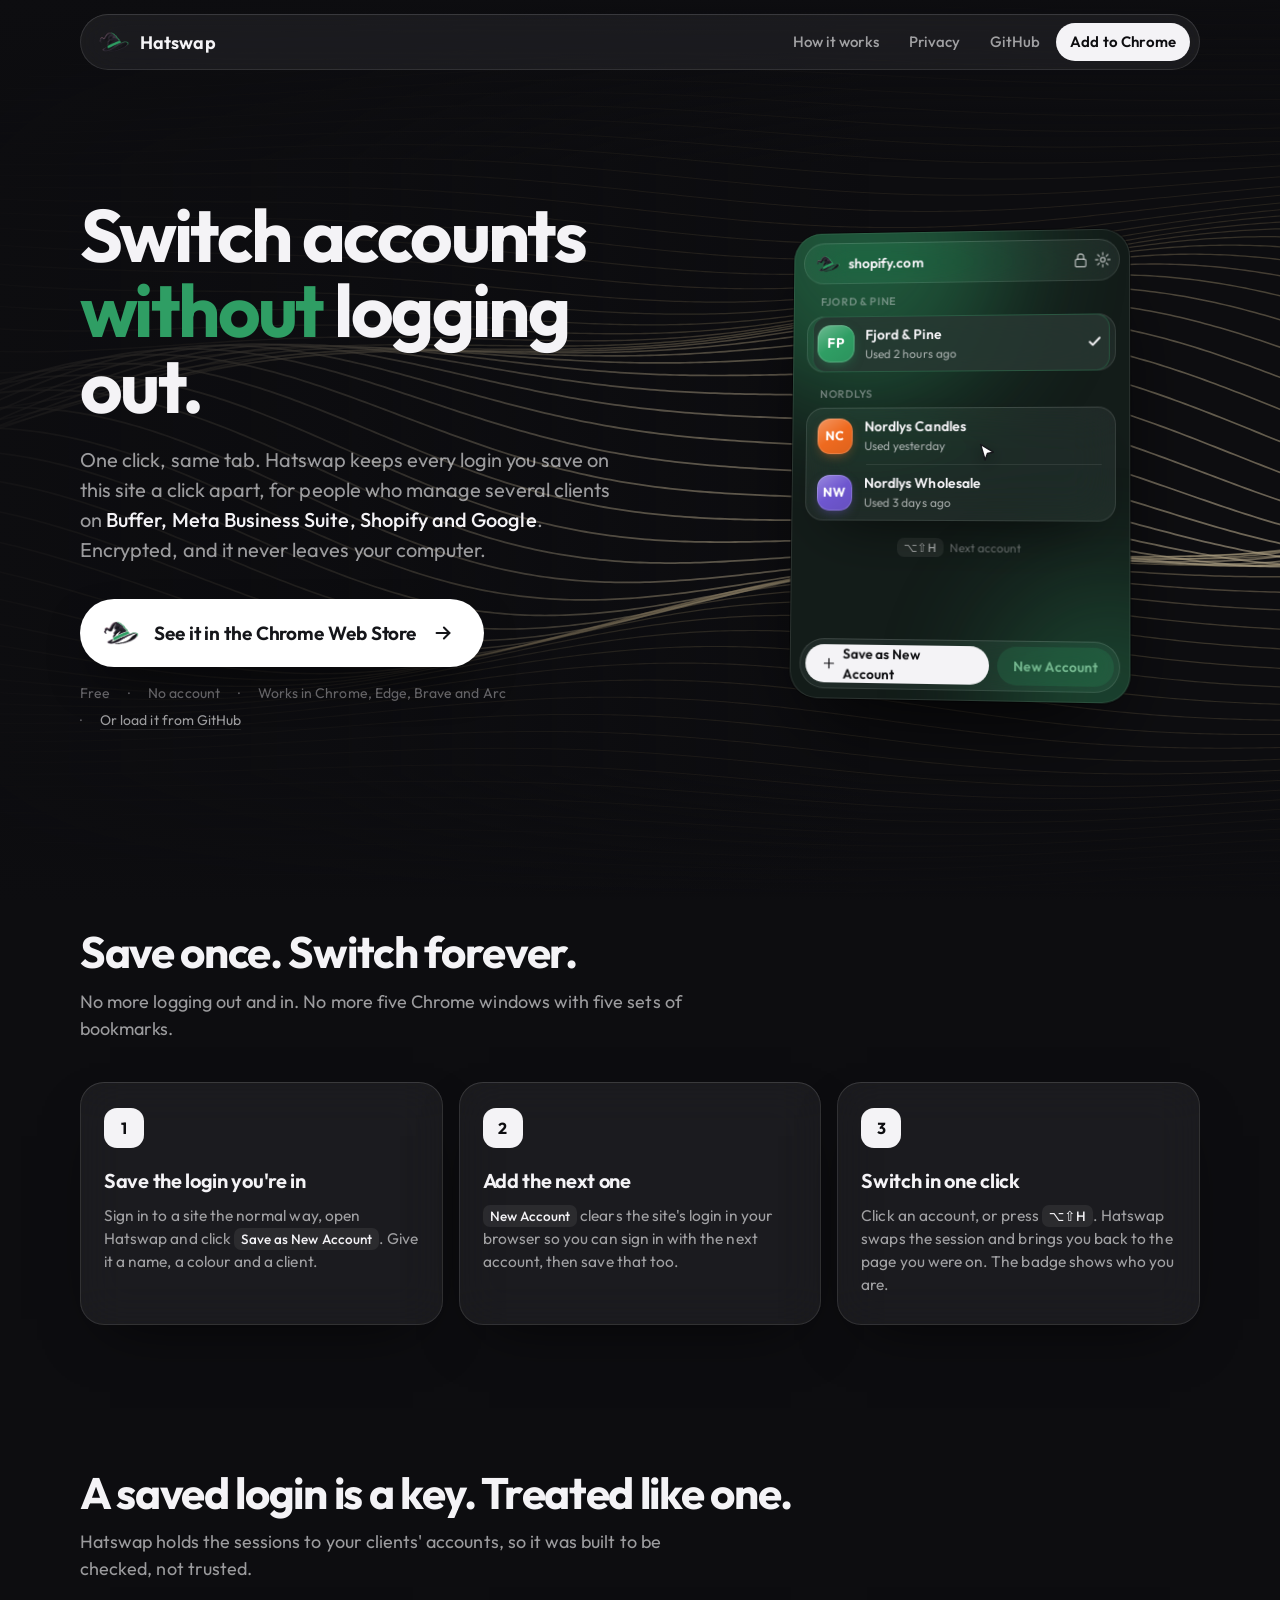
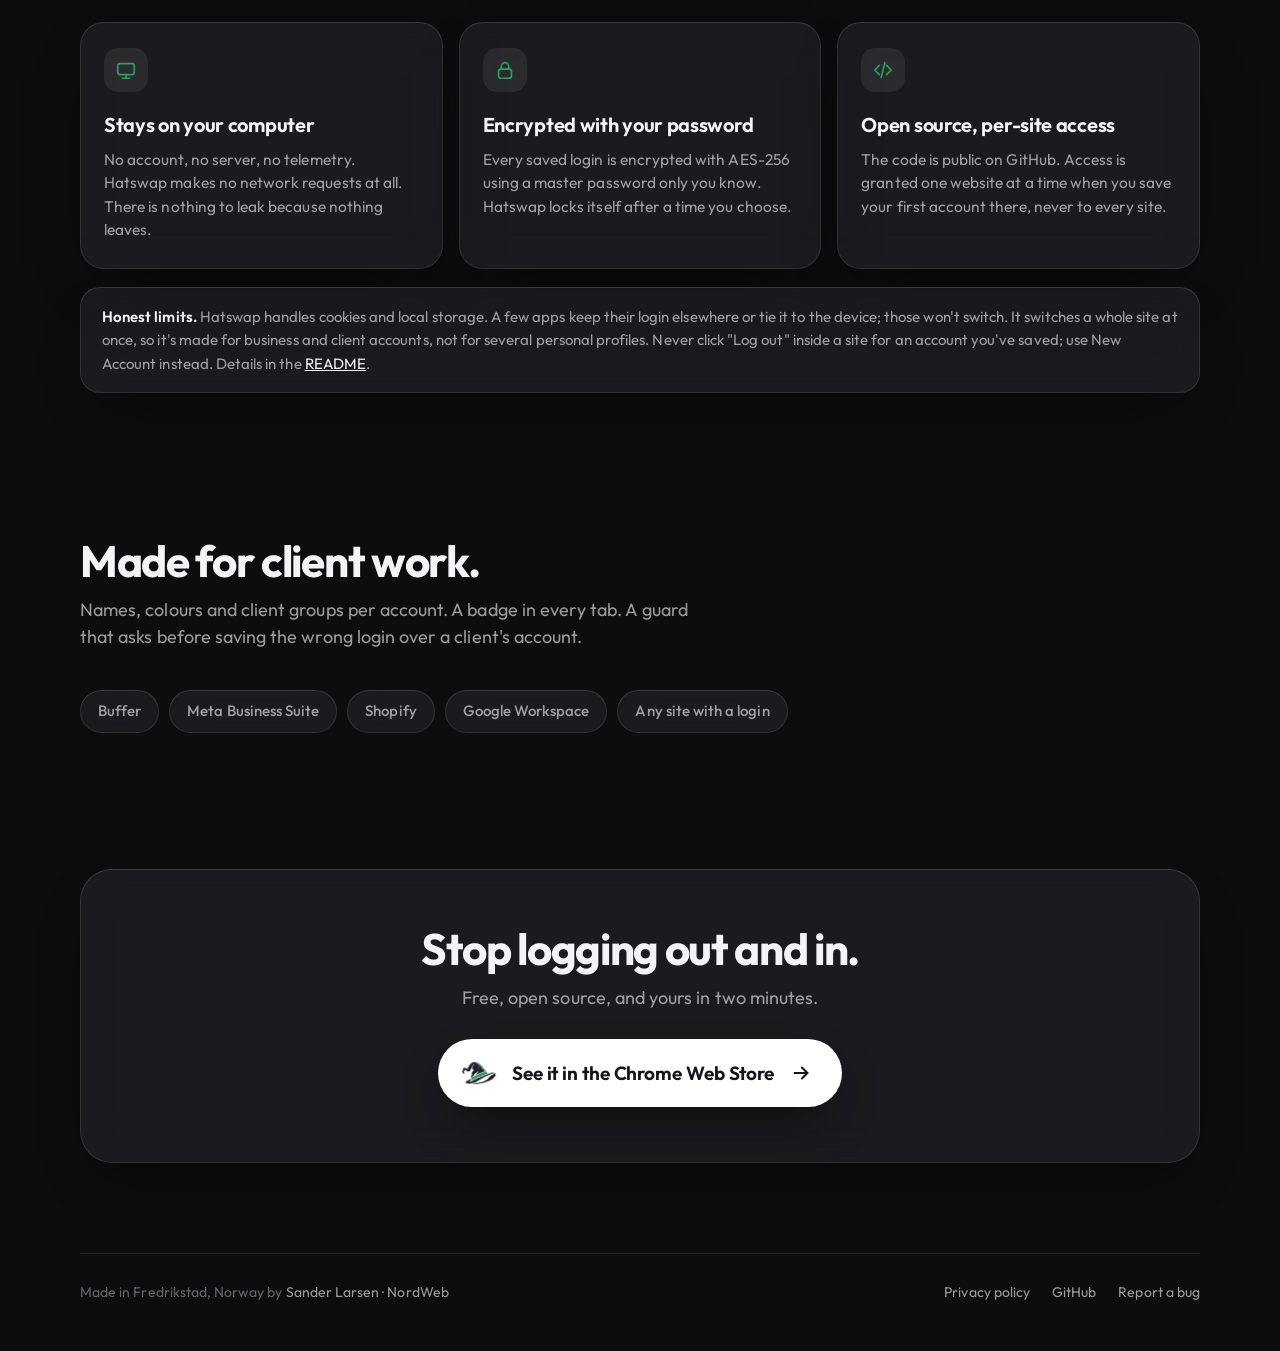
==== commit a798190f: "New logo: the pixel-art witch hat brand/hat-source.webp is the artwork; scripts/brand-assets.py cuts" ====
--- a/site/index.html
+++ b/site/index.html
@@ -98,13 +98,15 @@
     .nav-links a.pill-btn { background: var(--ink); color: var(--bg); font-weight: 600; }
     .nav-links a.pill-btn:hover { background: #fff; }
 
-    /* Hat mark (same drawing as the popup) */
-    .mark { --band: var(--coral); display: grid; flex: none; color: var(--ink); }
-    .hat { width: 26px; height: 26px; transform-origin: 50% 78%; }
-    /* currentColor, so the hat takes its colour from wherever it sits (dark on the white button). */
-    .hat-crown, .hat-brim { fill: currentColor; }
-    .hat-band { fill: var(--band); transition: fill 400ms ease 120ms; }
-    .mark.is-swapping .hat { animation: hat-swap 680ms var(--ease-out); }
+    /* Hat mark: the artwork, with the band as a masked layer so it can take a colour. */
+    .mark { --band: var(--coral); position: relative; display: block; flex: none; width: 32px; aspect-ratio: 1248 / 853; transform-origin: 50% 85%; }
+    .hat { display: block; width: 100%; height: 100%; object-fit: contain; }
+    .hat-band {
+      position: absolute; inset: 0; background: var(--band);
+      -webkit-mask: url("hat-band.png") center / contain no-repeat; mask: url("hat-band.png") center / contain no-repeat;
+      transition: background-color 400ms ease 120ms;
+    }
+    .mark.is-swapping { animation: hat-swap 680ms var(--ease-out); }
     @keyframes hat-swap {
       0% { transform: none; }
       28% { transform: translateY(-5px) rotate(-16deg); }
@@ -137,8 +139,7 @@
       box-shadow: 0 0 0 0 color-mix(in oklab, var(--wash) 0%, transparent), 0 20px 50px -20px rgb(0 0 0 / 0.9);
       transition: transform 420ms var(--spring), box-shadow 400ms ease;
     }
-    .cta .mark { --band: var(--wash); color: #15161a; }
-    .cta .hat { width: 30px; height: 30px; }
+    .cta .mark { --band: var(--wash); width: 38px; }
     .cta .i { width: 22px; height: 22px; margin-left: 2px; stroke-width: 2.2; transition: transform 320ms var(--spring); }
     .cta:hover { transform: translateY(-2px); box-shadow: 0 0 0 6px color-mix(in oklab, var(--wash) 28%, transparent), 0 24px 60px -18px color-mix(in oklab, var(--wash) 60%, #000); }
     .cta:hover .i { transform: translateX(4px); }
@@ -168,7 +169,7 @@
     .popup .blob.b { width: 240px; height: 240px; bottom: -120px; right: -100px; opacity: 0.3; }
     .popup-ui { position: absolute; inset: 0; display: flex; flex-direction: column; }
     .p-bar { position: absolute; left: 10px; right: 10px; top: 10px; z-index: 2; display: flex; align-items: center; gap: 8px; height: 42px; padding: 0 8px 0 12px; border-radius: 999px; }
-    .p-bar .hat { width: 22px; height: 22px; }
+    .p-bar .mark { width: 26px; }
     .p-bar .site { font-weight: 600; font-size: 14px; }
     .p-bar .icons { margin-left: auto; display: flex; gap: 4px; color: var(--ink-2); }
     .p-bar .icons .i { width: 18px; height: 18px; }
@@ -280,11 +281,6 @@
   <div class="waves-mask" aria-hidden="true"></div>
 
   <svg width="0" height="0" style="position:absolute" aria-hidden="true">
-    <symbol id="hat-symbol" viewBox="0 0 28 28">
-      <path class="hat-crown" d="M7.6 5.2h12.8a.9.9 0 0 1 .9 1L20 18H8L6.7 6.2a.9.9 0 0 1 .9-1z"/>
-      <path class="hat-band" d="M7.56 13.6h12.88L20 18H8z"/>
-      <rect class="hat-brim" x="3.5" y="18" width="21" height="3.4" rx="1.7"/>
-    </symbol>
     <symbol id="check" viewBox="0 0 24 24"><path d="m5.5 12.5 4 4L18.5 7"/></symbol>
   </svg>
 
@@ -293,7 +289,7 @@
       <div class="wrap">
         <div class="bar glass">
           <a class="brand" href="#top" aria-label="Hatswap">
-            <span class="mark" id="nav-mark"><svg class="hat" aria-hidden="true"><use href="#hat-symbol"/></svg></span>
+            <span class="mark" id="nav-mark"><img class="hat" src="hat.png" alt=""><span class="hat-band" aria-hidden="true"></span></span>
             Hatswap
           </a>
           <nav class="nav-links" aria-label="Site">
@@ -313,7 +309,7 @@
           <p class="lede">One click, same tab. Hatswap keeps every login you save on this site a click apart, for people who manage several clients on <strong>Buffer, Meta Business Suite, Shopify and Google</strong>. Encrypted, and it never leaves your computer.</p>
           <!-- Replace the href with the store detail URL once the listing is live. -->
           <a class="cta" id="cta" href="https://chromewebstore.google.com/search/hatswap" rel="noopener">
-            <span class="mark"><svg class="hat" aria-hidden="true"><use href="#hat-symbol"/></svg></span>
+            <span class="mark"><img class="hat" src="hat.png" alt=""><span class="hat-band" aria-hidden="true"></span></span>
             See it in the Chrome Web Store
             <svg class="i" viewBox="0 0 24 24" aria-hidden="true"><path d="M5 12h14"/><path d="m13 6 6 6-6 6"/></svg>
           </a>
@@ -330,7 +326,7 @@
             <span class="blob a" aria-hidden="true"></span><span class="blob b" aria-hidden="true"></span>
             <div class="popup-ui">
               <div class="p-bar glass">
-                <span class="mark" id="popup-mark"><svg class="hat" aria-hidden="true"><use href="#hat-symbol"/></svg></span>
+                <span class="mark" id="popup-mark"><img class="hat" src="hat.png" alt=""><span class="hat-band" aria-hidden="true"></span></span>
                 <span class="site">shopify.com</span>
                 <span class="icons" aria-hidden="true">
                   <svg class="i" viewBox="0 0 24 24"><rect x="5" y="11" width="14" height="10" rx="2.5"/><path d="M8 11V8a4 4 0 0 1 8 0v3"/></svg>
@@ -425,7 +421,7 @@
           <h2>Stop logging out and in.</h2>
           <p>Free, open source, and yours in two minutes.</p>
           <a class="cta" href="https://chromewebstore.google.com/search/hatswap" rel="noopener">
-            <span class="mark"><svg class="hat" aria-hidden="true"><use href="#hat-symbol"/></svg></span>
+            <span class="mark"><img class="hat" src="hat.png" alt=""><span class="hat-band" aria-hidden="true"></span></span>
             See it in the Chrome Web Store
             <svg class="i" viewBox="0 0 24 24" aria-hidden="true"><path d="M5 12h14"/><path d="m13 6 6 6-6 6"/></svg>
           </a>
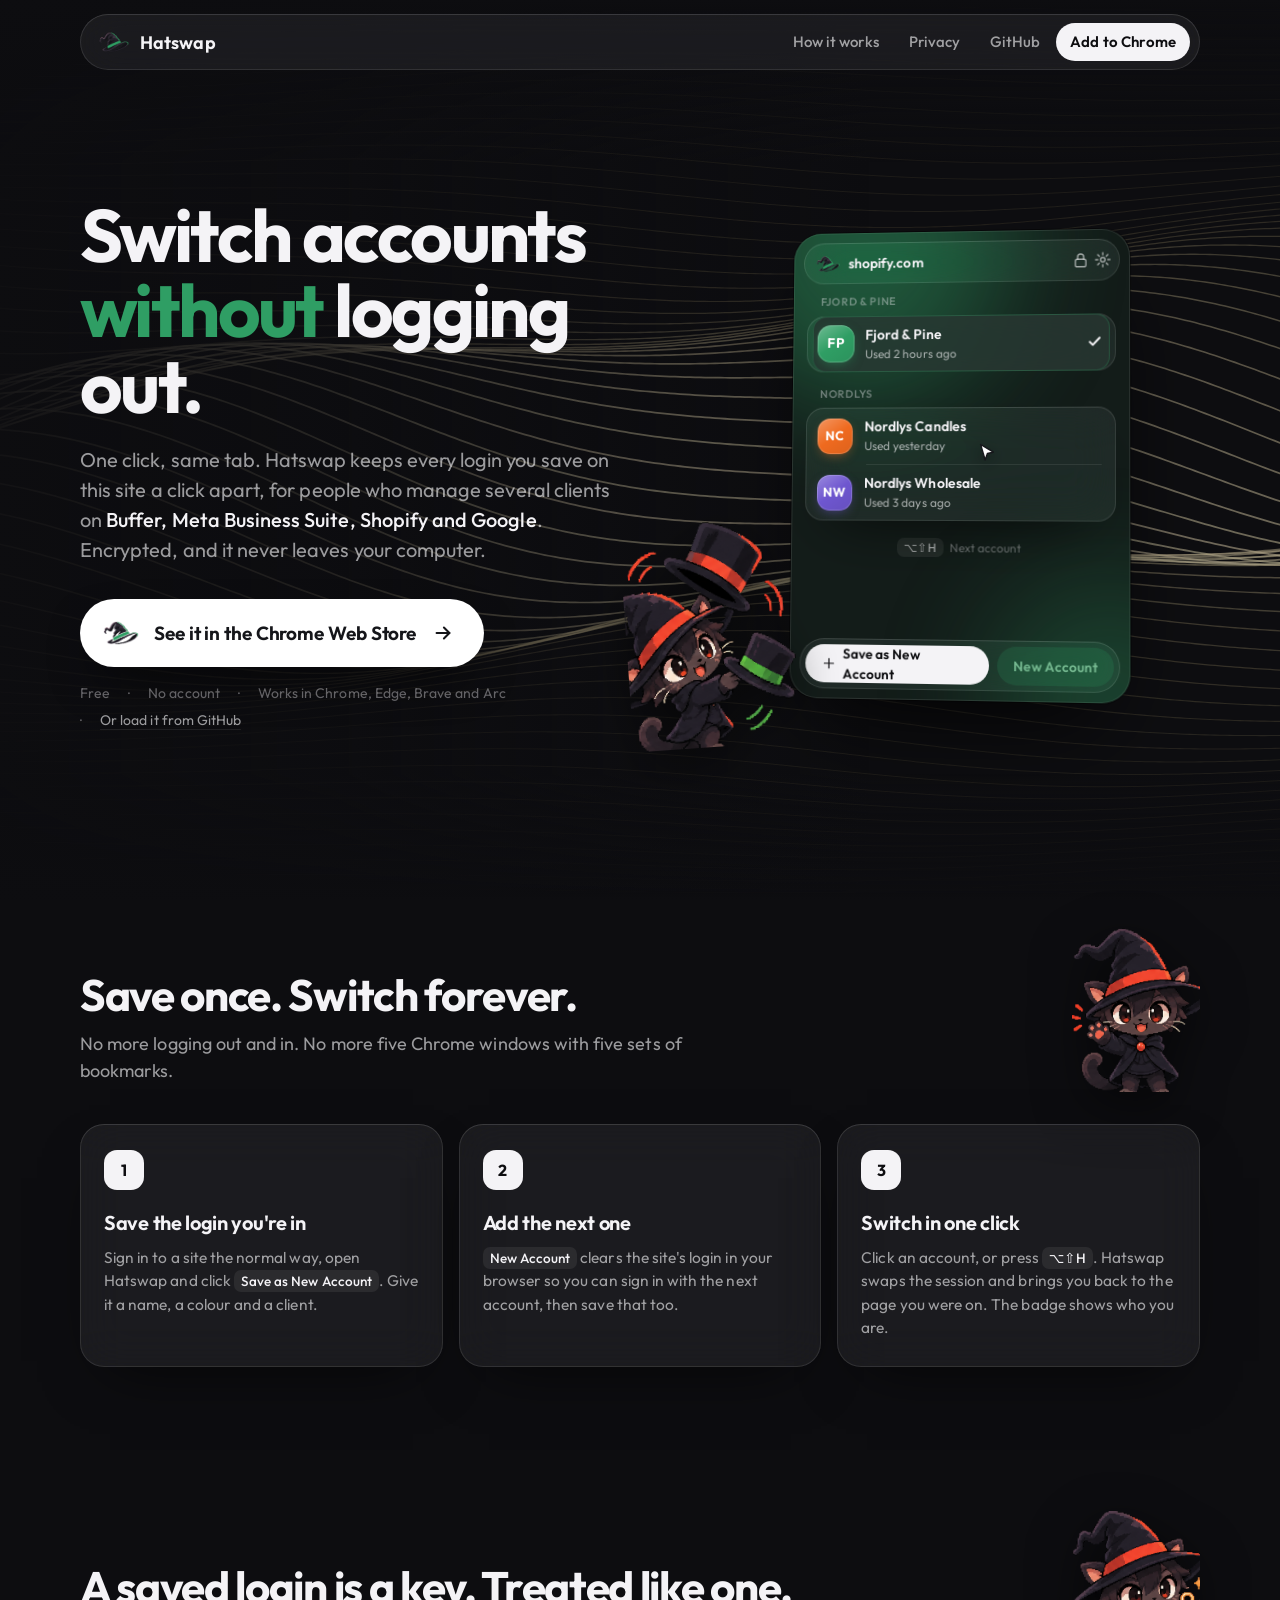
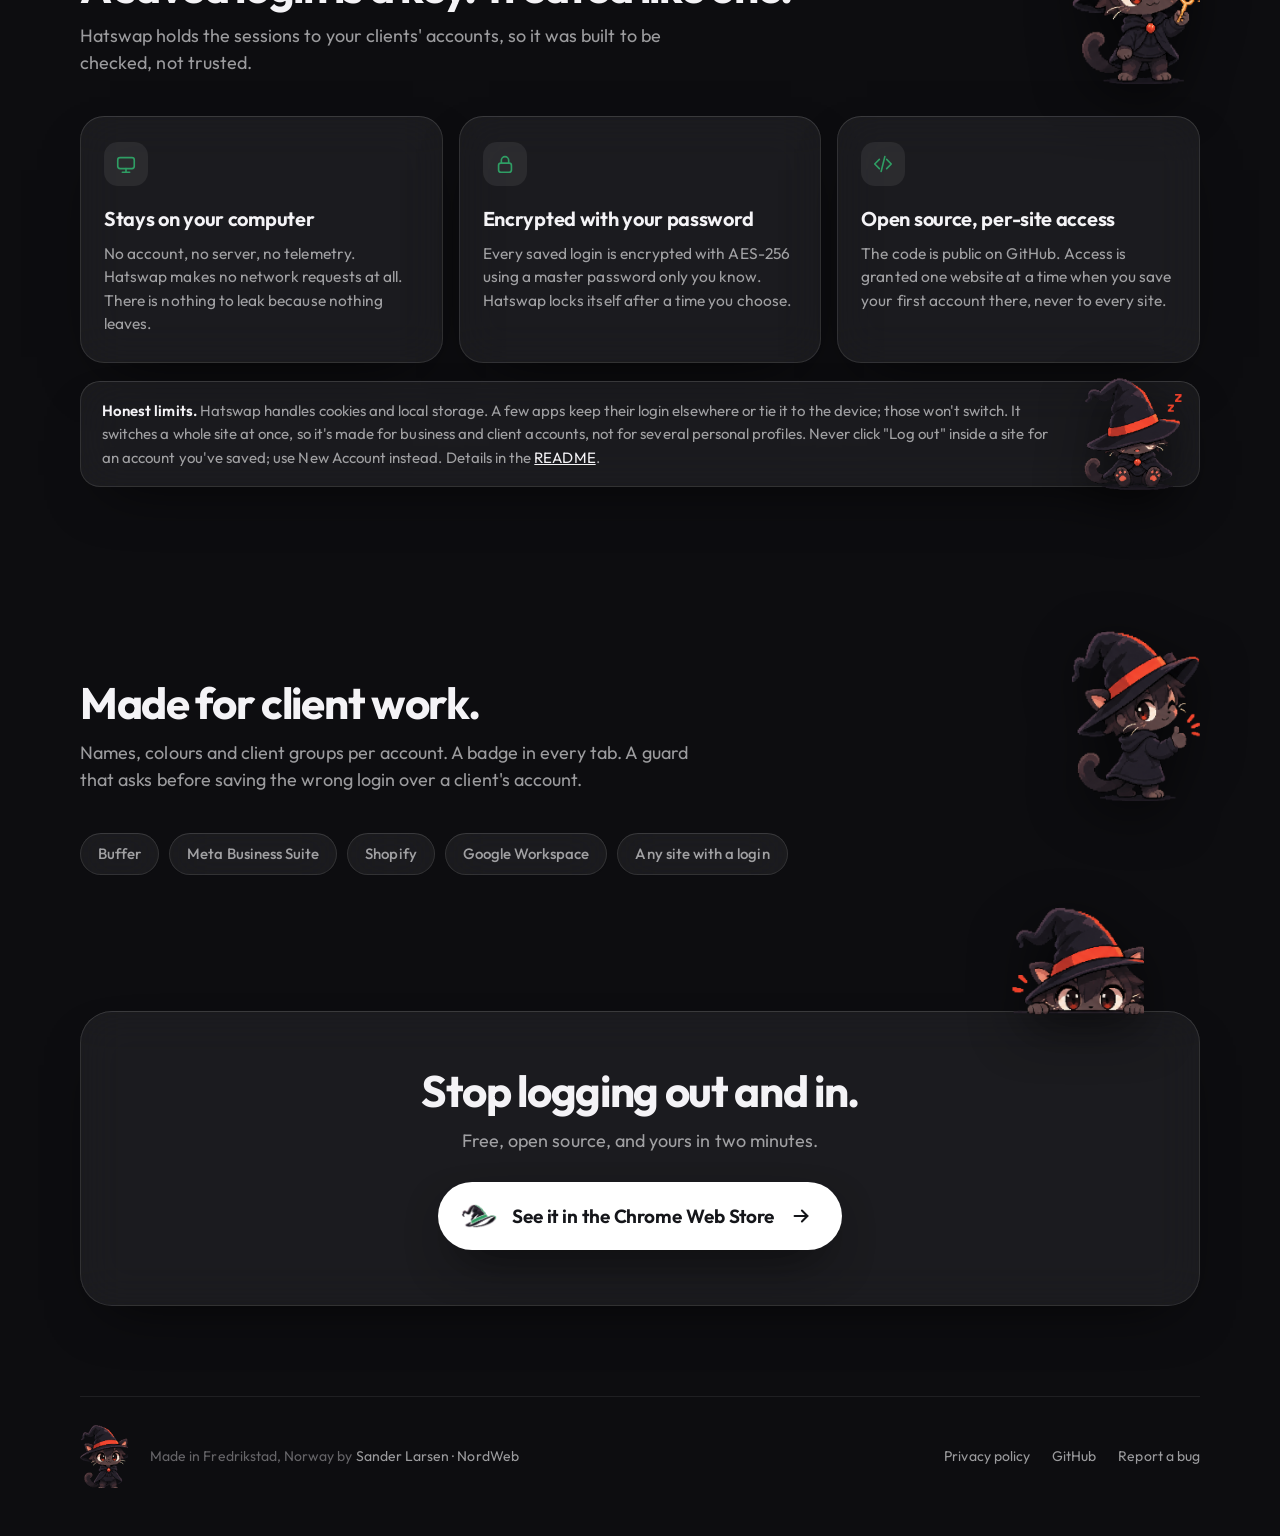
==== commit ef51a125: "Mascot: the witch cat across the site and the popup brand/mascot-sheet.png sliced by scripts/mascot-" ====
--- a/site/index.html
+++ b/site/index.html
@@ -151,7 +151,7 @@
     .cta-meta a:hover { color: var(--ink); }
 
     /* The demo: a live mock of the popup */
-    .demo { display: flex; justify-content: center; perspective: 1400px; }
+    .demo { position: relative; display: flex; justify-content: center; perspective: 1400px; }
     .popup {
       position: relative;
       width: 340px;
@@ -218,6 +218,17 @@
     .cursor.is-pressing svg { transform: scale(0.85); }
     .cursor svg { transition: transform 120ms ease; }
 
+    /* The mascot */
+    .mascot { display: block; height: auto; filter: drop-shadow(0 14px 24px rgb(0 0 0 / 0.55)); pointer-events: none; user-select: none; }
+    .hero-cat { position: absolute; left: -92px; bottom: -48px; width: 168px; transform: rotate(-4deg); }
+    .section-head { display: flex; align-items: flex-end; justify-content: space-between; gap: 28px; }
+    .section-head .mascot { width: 128px; flex: none; margin-bottom: -8px; }
+    .honest.glass { position: relative; padding-right: 140px; }
+    .honest .mascot { position: absolute; right: 18px; top: 50%; width: 98px; transform: translateY(-50%); }
+    .band .inner { position: relative; }
+    .band .peek { position: absolute; right: 56px; bottom: calc(100% - 4px); width: 132px; margin: 0; }
+    .footer-cat { width: 48px; filter: none; }
+
     /* Sections */
     section.block { padding: 72px 0; }
     .section-title { font-size: clamp(30px, 3.6vw, 44px); font-weight: 700; letter-spacing: -0.03em; line-height: 1.08; }
@@ -263,6 +274,12 @@
       .steps, .cards { grid-template-columns: 1fr; }
       .popup { transform: none; }
       .nav-links a:not(.pill-btn) { display: none; }
+      .hero-cat { left: -14px; bottom: -40px; width: 116px; }
+      .section-head { flex-direction: column; align-items: flex-start; }
+      .section-head .mascot { width: 104px; margin: 0; }
+      .honest.glass { padding-right: 22px; padding-bottom: 104px; }
+      .honest .mascot { top: auto; bottom: 10px; right: 14px; width: 88px; transform: none; }
+      .band .peek { width: 104px; right: 24px; }
     }
     @media (max-width: 420px) {
       .popup { width: 100%; max-width: 340px; }
@@ -358,12 +375,18 @@
               </div>
             </div>
           </div>
+          <img class="mascot hero-cat" src="mascot/pose-4.png" alt="" aria-hidden="true">
         </div>
       </section>
 
       <section class="block" id="how">
-        <h2 class="section-title">Save once. Switch forever.</h2>
-        <p class="section-lede">No more logging out and in. No more five Chrome windows with five sets of bookmarks.</p>
+        <div class="section-head">
+          <div>
+            <h2 class="section-title">Save once. Switch forever.</h2>
+            <p class="section-lede">No more logging out and in. No more five Chrome windows with five sets of bookmarks.</p>
+          </div>
+          <img class="mascot" src="mascot/pose-2.png" alt="" aria-hidden="true">
+        </div>
         <div class="steps">
           <div class="step glass">
             <span class="n">1</span>
@@ -384,8 +407,13 @@
       </section>
 
       <section class="block" id="privacy">
-        <h2 class="section-title">A saved login is a key. Treated like one.</h2>
-        <p class="section-lede">Hatswap holds the sessions to your clients' accounts, so it was built to be checked, not trusted.</p>
+        <div class="section-head">
+          <div>
+            <h2 class="section-title">A saved login is a key. Treated like one.</h2>
+            <p class="section-lede">Hatswap holds the sessions to your clients' accounts, so it was built to be checked, not trusted.</p>
+          </div>
+          <img class="mascot" src="mascot/pose-6.png" alt="" aria-hidden="true">
+        </div>
         <div class="cards">
           <div class="card glass">
             <span class="icon"><svg class="i" viewBox="0 0 24 24" aria-hidden="true"><rect x="3" y="5" width="18" height="12" rx="2.5"/><path d="M8 21h8M12 17v4"/></svg></span>
@@ -404,13 +432,19 @@
           </div>
         </div>
         <div class="honest glass">
+          <img class="mascot" src="mascot/pose-7.png" alt="" aria-hidden="true">
           <strong>Honest limits.</strong> Hatswap handles cookies and local storage. A few apps keep their login elsewhere or tie it to the device; those won't switch. It switches a whole site at once, so it's made for business and client accounts, not for several personal profiles. Never click "Log out" inside a site for an account you've saved; use New Account instead. Details in the <a href="https://github.com/bogoza65/hatswap#known-limitations" rel="noopener">README</a>.
         </div>
       </section>
 
       <section class="block" id="works">
-        <h2 class="section-title">Made for client work.</h2>
-        <p class="section-lede">Names, colours and client groups per account. A badge in every tab. A guard that asks before saving the wrong login over a client's account.</p>
+        <div class="section-head">
+          <div>
+            <h2 class="section-title">Made for client work.</h2>
+            <p class="section-lede">Names, colours and client groups per account. A badge in every tab. A guard that asks before saving the wrong login over a client's account.</p>
+          </div>
+          <img class="mascot" src="mascot/pose-8.png" alt="" aria-hidden="true">
+        </div>
         <div class="works" aria-label="Works with">
           <span class="glass">Buffer</span><span class="glass">Meta Business Suite</span><span class="glass">Shopify</span><span class="glass">Google Workspace</span><span class="glass">Any site with a login</span>
         </div>
@@ -418,6 +452,7 @@
 
       <section class="band">
         <div class="inner glass">
+          <img class="mascot peek" src="mascot/pose-5.png" alt="" aria-hidden="true">
           <h2>Stop logging out and in.</h2>
           <p>Free, open source, and yours in two minutes.</p>
           <a class="cta" href="https://chromewebstore.google.com/search/hatswap" rel="noopener">
@@ -430,6 +465,7 @@
 
       <footer>
         <div class="row">
+          <img class="mascot footer-cat" src="mascot/pose-1.png" alt="" aria-hidden="true">
           <span>Made in Fredrikstad, Norway by <a href="https://nordweb.io" rel="noopener">Sander Larsen · NordWeb</a></span>
           <span class="spacer"></span>
           <a href="privacy.html">Privacy policy</a>
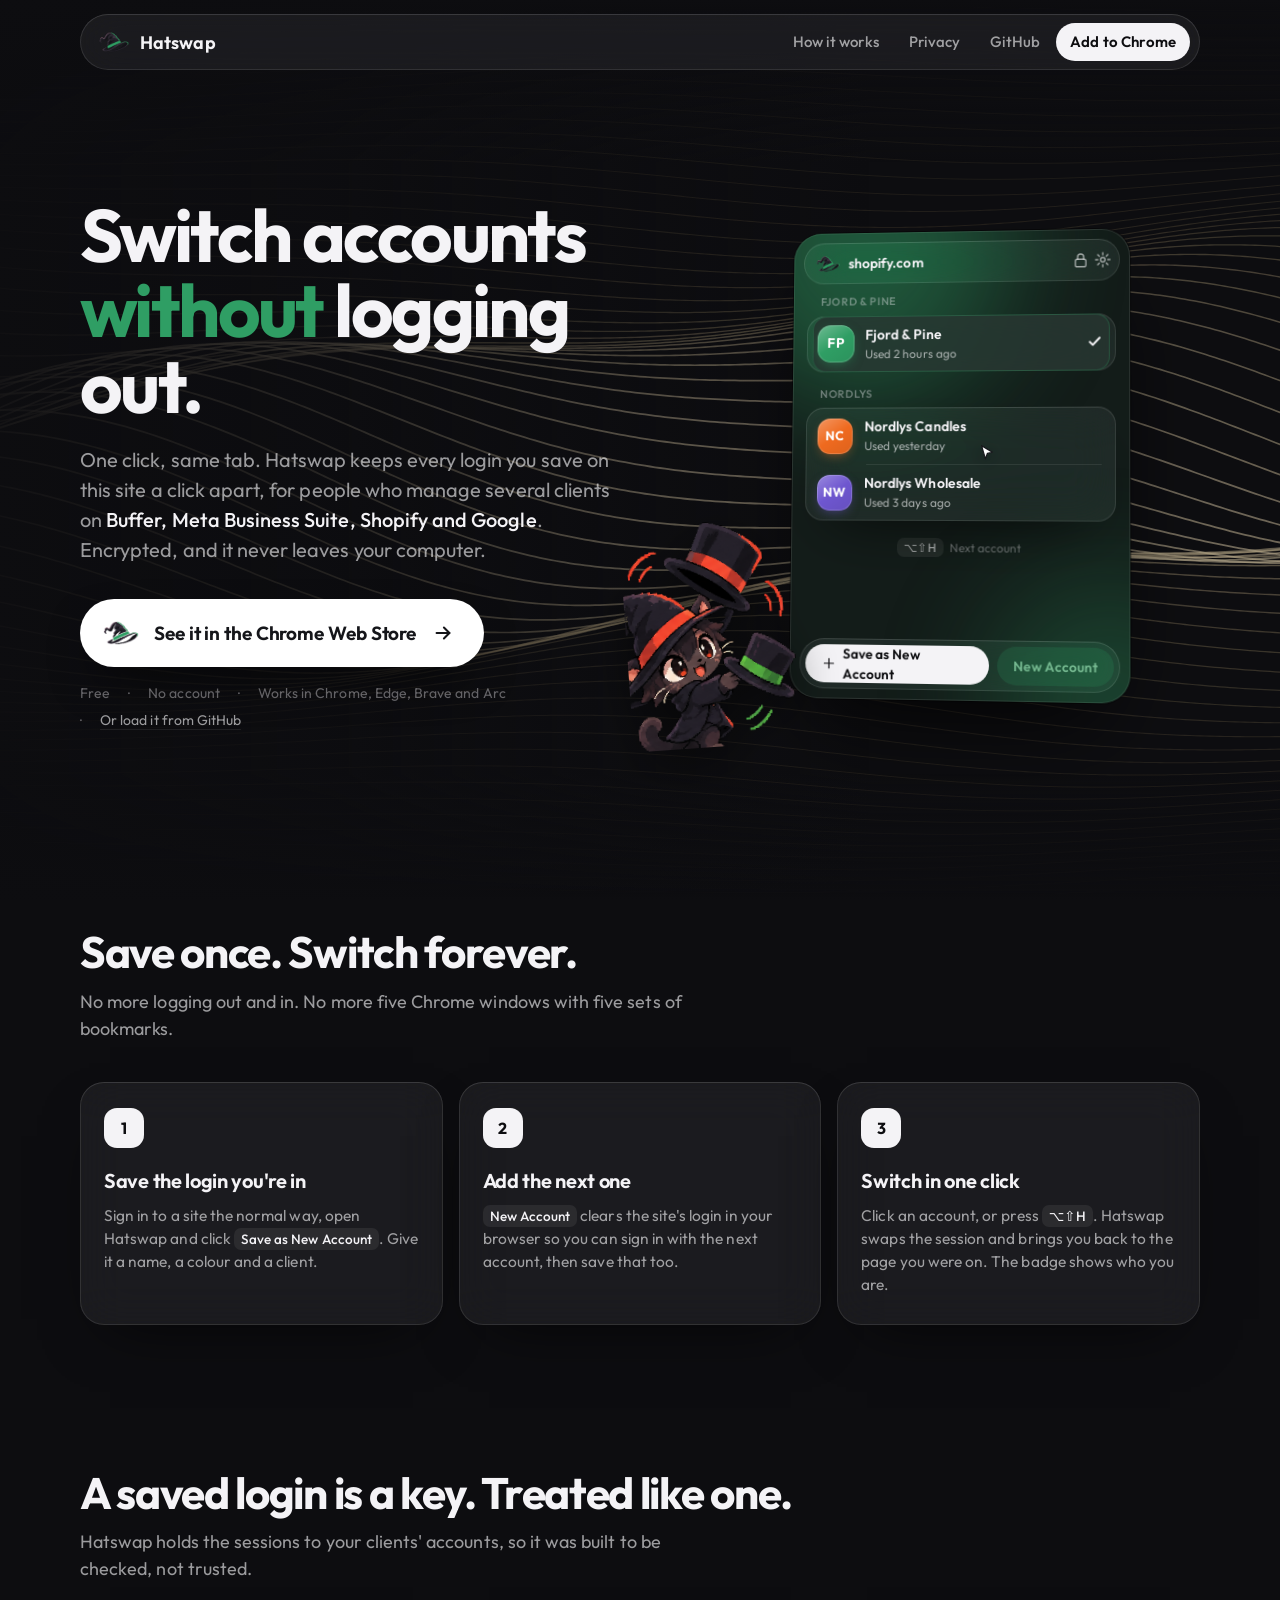
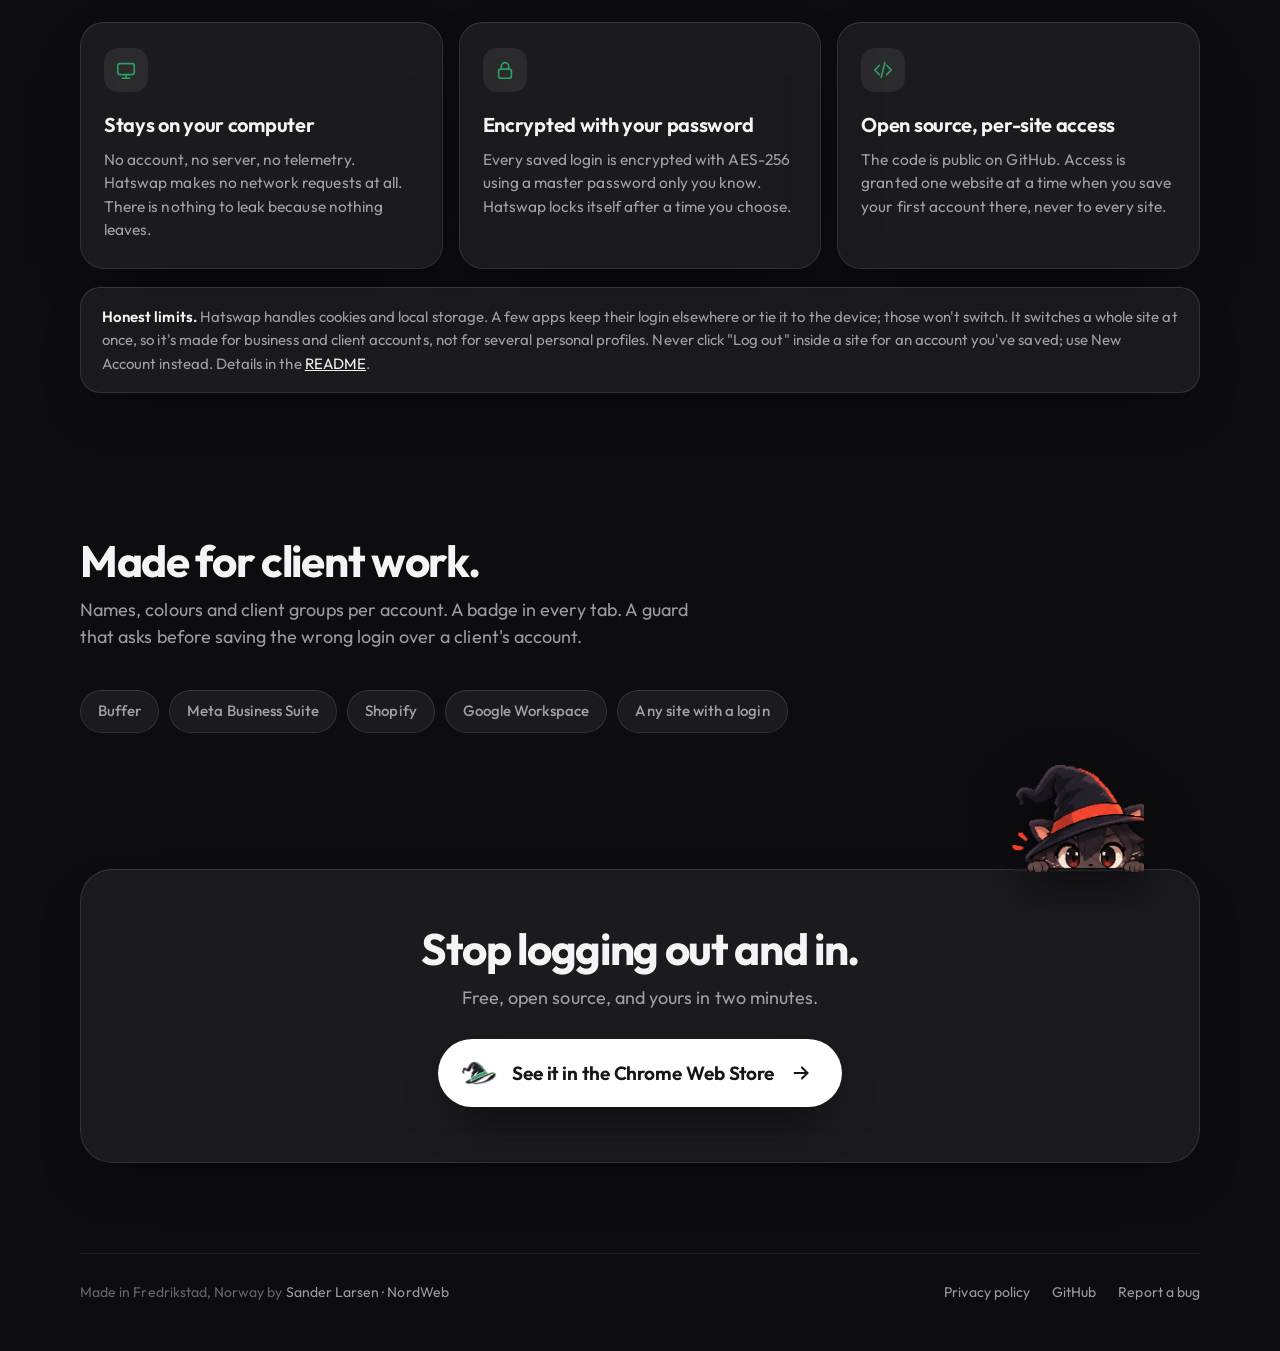
==== commit 9e60ac54: "Site: fewer mascots (hero and closing card only) Co-Authored-By: Claude Fable 5.1 <noreply@anthropic" ====
--- a/site/index.html
+++ b/site/index.html
@@ -223,8 +223,6 @@
     .hero-cat { position: absolute; left: -92px; bottom: -48px; width: 168px; transform: rotate(-4deg); }
     .section-head { display: flex; align-items: flex-end; justify-content: space-between; gap: 28px; }
     .section-head .mascot { width: 128px; flex: none; margin-bottom: -8px; }
-    .honest.glass { position: relative; padding-right: 140px; }
-    .honest .mascot { position: absolute; right: 18px; top: 50%; width: 98px; transform: translateY(-50%); }
     .band .inner { position: relative; }
     .band .peek { position: absolute; right: 56px; bottom: calc(100% - 4px); width: 132px; margin: 0; }
     .footer-cat { width: 48px; filter: none; }
@@ -277,8 +275,6 @@
       .hero-cat { left: -14px; bottom: -40px; width: 116px; }
       .section-head { flex-direction: column; align-items: flex-start; }
       .section-head .mascot { width: 104px; margin: 0; }
-      .honest.glass { padding-right: 22px; padding-bottom: 104px; }
-      .honest .mascot { top: auto; bottom: 10px; right: 14px; width: 88px; transform: none; }
       .band .peek { width: 104px; right: 24px; }
     }
     @media (max-width: 420px) {
@@ -385,7 +381,6 @@
             <h2 class="section-title">Save once. Switch forever.</h2>
             <p class="section-lede">No more logging out and in. No more five Chrome windows with five sets of bookmarks.</p>
           </div>
-          <img class="mascot" src="mascot/pose-2.png" alt="" aria-hidden="true">
         </div>
         <div class="steps">
           <div class="step glass">
@@ -412,7 +407,6 @@
             <h2 class="section-title">A saved login is a key. Treated like one.</h2>
             <p class="section-lede">Hatswap holds the sessions to your clients' accounts, so it was built to be checked, not trusted.</p>
           </div>
-          <img class="mascot" src="mascot/pose-6.png" alt="" aria-hidden="true">
         </div>
         <div class="cards">
           <div class="card glass">
@@ -432,7 +426,6 @@
           </div>
         </div>
         <div class="honest glass">
-          <img class="mascot" src="mascot/pose-7.png" alt="" aria-hidden="true">
           <strong>Honest limits.</strong> Hatswap handles cookies and local storage. A few apps keep their login elsewhere or tie it to the device; those won't switch. It switches a whole site at once, so it's made for business and client accounts, not for several personal profiles. Never click "Log out" inside a site for an account you've saved; use New Account instead. Details in the <a href="https://github.com/bogoza65/hatswap#known-limitations" rel="noopener">README</a>.
         </div>
       </section>
@@ -443,7 +436,6 @@
             <h2 class="section-title">Made for client work.</h2>
             <p class="section-lede">Names, colours and client groups per account. A badge in every tab. A guard that asks before saving the wrong login over a client's account.</p>
           </div>
-          <img class="mascot" src="mascot/pose-8.png" alt="" aria-hidden="true">
         </div>
         <div class="works" aria-label="Works with">
           <span class="glass">Buffer</span><span class="glass">Meta Business Suite</span><span class="glass">Shopify</span><span class="glass">Google Workspace</span><span class="glass">Any site with a login</span>
@@ -465,7 +457,6 @@
 
       <footer>
         <div class="row">
-          <img class="mascot footer-cat" src="mascot/pose-1.png" alt="" aria-hidden="true">
           <span>Made in Fredrikstad, Norway by <a href="https://nordweb.io" rel="noopener">Sander Larsen · NordWeb</a></span>
           <span class="spacer"></span>
           <a href="privacy.html">Privacy policy</a>
